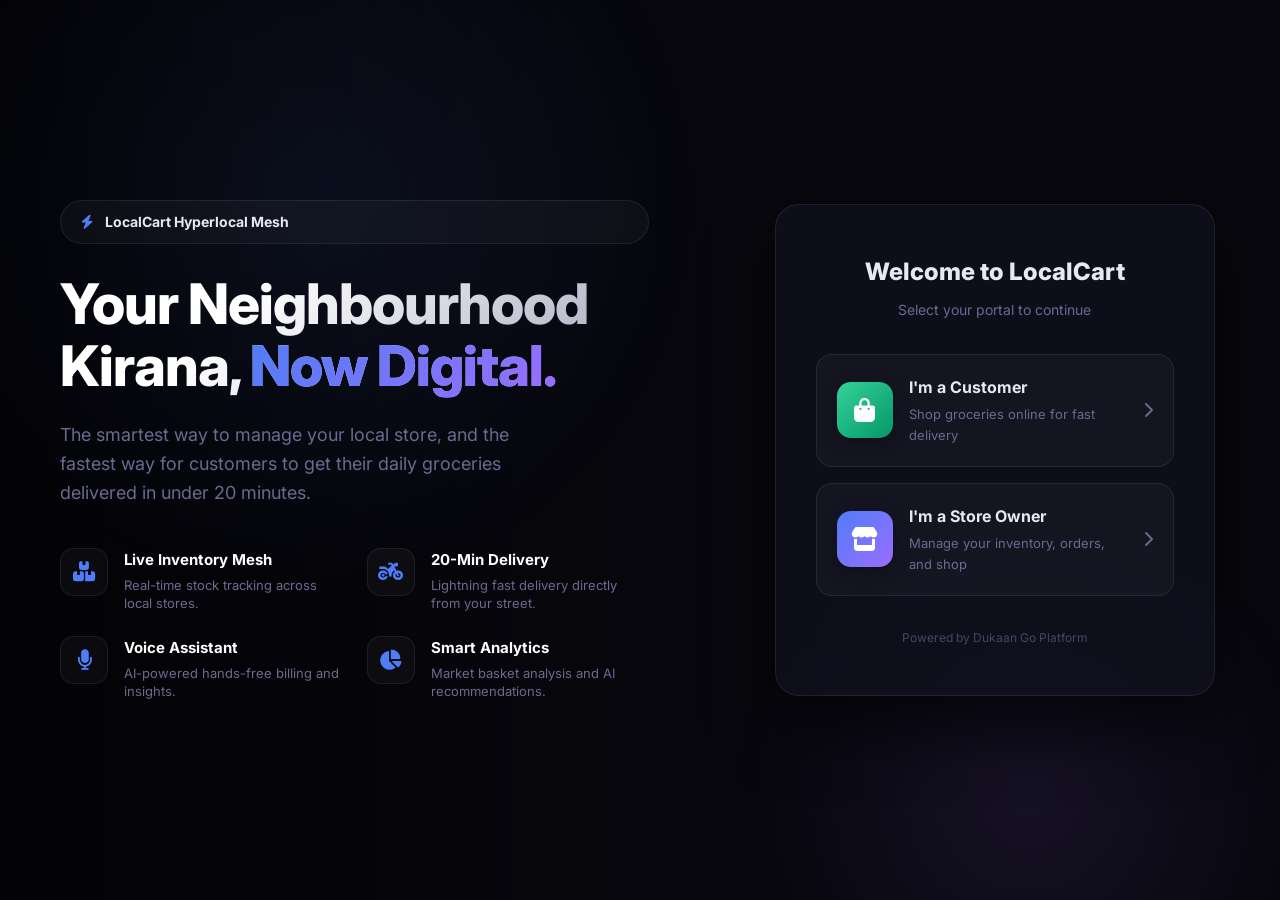
==== frontend/index.html @ fc1aea0f "feat: implement customer storefront, unified landing page, and backend integration - Added customer " ====
<!DOCTYPE html>
<html lang="en">
<head>
  <meta charset="UTF-8">
  <meta name="viewport" content="width=device-width, initial-scale=1.0, maximum-scale=1.0, user-scalable=no, viewport-fit=cover">
  <title>LocalCart — Hyperlocal Commerce</title>
  <meta name="description" content="Order groceries in 20 minutes from your neighbourhood Kirana store.">
  <link rel="stylesheet" href="https://cdnjs.cloudflare.com/ajax/libs/font-awesome/6.5.1/css/all.min.css">
  <link rel="stylesheet" href="css/styles.css">
  <style>
    @import url('https://fonts.googleapis.com/css2?family=Inter:wght@300;400;500;600;700;800&display=swap');

    :root {
      --bg: #07070d;
      --bg-card: rgba(16, 16, 30, 0.88);
      --bg-glass: rgba(255, 255, 255, 0.03);
      --border: rgba(255, 255, 255, 0.08);
      --border-hover: rgba(255, 255, 255, 0.15);
      --text: #e8e8f0;
      --text-muted: #6a6a90;
      --accent: #4f7df8;
      --accent-2: #9b6dff;
      --accent-glow: rgba(79, 125, 248, 0.35);
      --cyan: #36d6e7;
    }

    * { box-sizing: border-box; margin: 0; padding: 0; }
    body { font-family: 'Inter', sans-serif; background: var(--bg); color: var(--text); height: 100vh; overflow: hidden; }

    /* Animated Background */
    .bg-canvas { position: fixed; inset: 0; z-index: 0; overflow: hidden; pointer-events: none; }
    .bg-canvas::before {
      content: ''; position: absolute; width: 800px; height: 800px; border-radius: 50%;
      background: radial-gradient(circle, rgba(79,125,248,0.12) 0%, transparent 70%);
      top: -200px; left: -100px; animation: drift1 18s ease-in-out infinite alternate;
    }
    .bg-canvas::after {
      content: ''; position: absolute; width: 600px; height: 600px; border-radius: 50%;
      background: radial-gradient(circle, rgba(155,109,255,0.1) 0%, transparent 70%);
      bottom: -200px; right: -50px; animation: drift2 22s ease-in-out infinite alternate;
    }
    @keyframes drift1 { from{transform:translate(0,0) scale(1)} to{transform:translate(60px,40px) scale(1.1)} }
    @keyframes drift2 { from{transform:translate(0,0) scale(1)} to{transform:translate(-50px,-30px) scale(1.08)} }

    /* Layout */
    .landing-layout {
      position: relative; z-index: 1; display: flex; height: 100vh;
    }

    /* Left Side: Branding */
    .landing-hero {
      flex: 1.2; padding: 60px; display: flex; flex-direction: column; justify-content: center;
      background: linear-gradient(to right, rgba(0,0,0,0.5), transparent);
    }
    .logo-badge {
      display: inline-flex; align-items: center; gap: 12px; margin-bottom: 30px;
      padding: 10px 20px; background: var(--bg-glass); border: 1px solid var(--border);
      border-radius: 100px; font-size: 14px; font-weight: 700;
    }
    .logo-badge i { color: var(--accent); }
    
    .hero-title {
      font-size: 56px; font-weight: 800; line-height: 1.1; letter-spacing: -1px;
      margin-bottom: 24px; max-width: 600px;
      background: linear-gradient(135deg, #fff 30%, #a0a0b8);
      -webkit-background-clip: text; -webkit-text-fill-color: transparent; background-clip: text;
    }
    .hero-title span {
      background: linear-gradient(135deg, var(--accent), var(--accent-2));
      -webkit-background-clip: text; -webkit-text-fill-color: transparent; background-clip: text;
    }
    .hero-sub {
      font-size: 18px; color: var(--text-muted); max-width: 500px; line-height: 1.6; margin-bottom: 40px;
    }
    
    .features-grid { display: grid; grid-template-columns: 1fr 1fr; gap: 24px; max-width: 600px; }
    .feature-item { display: flex; gap: 16px; }
    .feature-icon {
      width: 48px; height: 48px; border-radius: 14px; background: var(--bg-glass);
      border: 1px solid var(--border); display: flex; align-items: center; justify-content: center;
      font-size: 20px; color: var(--accent); flex-shrink: 0;
    }
    .feature-text h4 { font-size: 15px; font-weight: 700; margin-bottom: 4px; color: #fff; }
    .feature-text p { font-size: 13px; color: var(--text-muted); line-height: 1.4; }

    /* Right Side: Login Panel */
    .landing-auth {
      flex: 1; padding: 40px; display: flex; align-items: center; justify-content: center;
    }
    .auth-card {
      width: 100%; max-width: 440px; background: var(--bg-card);
      backdrop-filter: blur(24px); border: 1px solid var(--border);
      border-radius: 24px; padding: 48px 40px; box-shadow: 0 32px 64px rgba(0,0,0,0.6);
      animation: slideLeft 0.6s cubic-bezier(0.22,1,0.36,1) both;
    }
    @keyframes slideLeft { from{opacity:0;transform:translateX(40px)} to{opacity:1;transform:translateX(0)} }

    .auth-header { text-align: center; margin-bottom: 32px; }
    .auth-title { font-size: 24px; font-weight: 800; margin-bottom: 8px; }
    .auth-sub { font-size: 14px; color: var(--text-muted); }

    .portal-btn {
      display: flex; align-items: center; gap: 16px; width: 100%;
      padding: 20px; background: var(--bg-glass); border: 1.5px solid var(--border);
      border-radius: 16px; margin-bottom: 16px; cursor: pointer;
      text-decoration: none; color: var(--text); transition: all 0.3s cubic-bezier(0.4,0,0.2,1);
      position: relative; overflow: hidden;
    }
    .portal-btn:hover {
      border-color: var(--border-hover); background: rgba(255,255,255,0.06);
      transform: translateY(-2px); box-shadow: 0 12px 24px rgba(0,0,0,0.2);
    }
    .portal-icon {
      width: 56px; height: 56px; border-radius: 14px; display: flex; align-items: center; justify-content: center;
      font-size: 24px; color: #fff; flex-shrink: 0; box-shadow: 0 4px 16px rgba(0,0,0,0.3);
    }
    .portal-customer .portal-icon { background: linear-gradient(135deg, var(--green, #34d399), #059669); }
    .portal-owner .portal-icon { background: linear-gradient(135deg, var(--accent), var(--accent-2)); }
    
    .portal-info h3 { font-size: 16px; font-weight: 700; margin-bottom: 4px; }
    .portal-info p { font-size: 13px; color: var(--text-muted); }
    .portal-arrow { margin-left: auto; color: var(--text-muted); transition: transform 0.3s; }
    .portal-btn:hover .portal-arrow { transform: translateX(4px); color: var(--text); }

    .footer-text { text-align: center; font-size: 12px; color: var(--text-muted); margin-top: 32px; opacity: 0.6; }

    /* Responsive */
    @media (max-width: 992px) {
      .landing-layout { flex-direction: column; height: auto; min-height: 100vh; }
      .landing-hero { padding: 40px 24px; text-align: center; align-items: center; }
      .hero-title { font-size: 40px; }
      .features-grid { grid-template-columns: 1fr; text-align: left; }
      .landing-auth { padding: 24px; align-items: flex-start; }
    }
  </style>
</head>
<body>

<div class="bg-canvas"></div>

<div class="landing-layout">
  
  <!-- Left Side: Branding -->
  <div class="landing-hero">
    <div class="logo-badge">
      <i class="fas fa-bolt"></i>
      LocalCart Hyperlocal Mesh
    </div>
    <h1 class="hero-title">Your Neighbourhood Kirana, <span>Now Digital.</span></h1>
    <p class="hero-sub">The smartest way to manage your local store, and the fastest way for customers to get their daily groceries delivered in under 20 minutes.</p>
    
    <div class="features-grid">
      <div class="feature-item">
        <div class="feature-icon"><i class="fas fa-boxes-stacked"></i></div>
        <div class="feature-text">
          <h4>Live Inventory Mesh</h4>
          <p>Real-time stock tracking across local stores.</p>
        </div>
      </div>
      <div class="feature-item">
        <div class="feature-icon"><i class="fas fa-motorcycle"></i></div>
        <div class="feature-text">
          <h4>20-Min Delivery</h4>
          <p>Lightning fast delivery directly from your street.</p>
        </div>
      </div>
      <div class="feature-item">
        <div class="feature-icon"><i class="fas fa-microphone"></i></div>
        <div class="feature-text">
          <h4>Voice Assistant</h4>
          <p>AI-powered hands-free billing and insights.</p>
        </div>
      </div>
      <div class="feature-item">
        <div class="feature-icon"><i class="fas fa-chart-pie"></i></div>
        <div class="feature-text">
          <h4>Smart Analytics</h4>
          <p>Market basket analysis and AI recommendations.</p>
        </div>
      </div>
    </div>
  </div>

  <!-- Right Side: Login Panel -->
  <div class="landing-auth">
    <div class="auth-card">
      <div class="auth-header">
        <h2 class="auth-title">Welcome to LocalCart</h2>
        <p class="auth-sub">Select your portal to continue</p>
      </div>

      <a href="customer/index.html" class="portal-btn portal-customer">
        <div class="portal-icon"><i class="fas fa-shopping-bag"></i></div>
        <div class="portal-info">
          <h3>I'm a Customer</h3>
          <p>Shop groceries online for fast delivery</p>
        </div>
        <i class="fas fa-chevron-right portal-arrow"></i>
      </a>

      <a href="login.html" class="portal-btn portal-owner">
        <div class="portal-icon"><i class="fas fa-store"></i></div>
        <div class="portal-info">
          <h3>I'm a Store Owner</h3>
          <p>Manage your inventory, orders, and shop</p>
        </div>
        <i class="fas fa-chevron-right portal-arrow"></i>
      </a>

      <div class="footer-text">
        Powered by Dukaan Go Platform
      </div>
    </div>
  </div>

</div>

</body>
</html>
---- frontend/css/styles.css ----
@import url('https://fonts.googleapis.com/css2?family=Inter:wght@300;400;500;600;700;800;900&display=swap');

/* ========== CSS VARIABLES ========== */
:root {
  --bg-primary: #0f172a;
  --bg-secondary: #111827;
  --bg-card: rgba(16, 16, 28, 0.65);
  --bg-card-hover: rgba(22, 22, 40, 0.75);
  --bg-glass: rgba(255,255,255,0.04);
  --bg-glass-hover: rgba(255,255,255,0.07);
  --bg-input: rgba(255,255,255,0.05);
  --bg-topbar: rgba(15,23,42,0.78);
  --bg-table-head: rgba(15,23,42,0.88);
  --border-color: rgba(255,255,255,0.06);
  --border-hover: rgba(255,255,255,0.12);
  --text-primary: #ffffff;
  --text-secondary: #cbd5f5;
  --text-muted: #94a3b8;
  --accent-blue: #4f46e5;
  --accent-purple: #9333ea;
  --accent-cyan: #36d6e7;
  --accent-green: #34d399;
  --accent-orange: #f59e0b;
  --accent-red: #f43f5e;
  --accent-pink: #ec4899;
  --gradient-1: linear-gradient(135deg, #4f46e5, #9333ea);
  --gradient-2: linear-gradient(135deg, #9333ea, #ec4899);
  --gradient-3: linear-gradient(135deg, #36d6e7, #4f46e5);
  --gradient-4: linear-gradient(135deg, #34d399, #36d6e7);
  --shadow-sm: 0 2px 8px rgba(0,0,0,0.3);
  --shadow-md: 0 4px 16px rgba(0,0,0,0.4);
  --shadow-lg: 0 8px 32px rgba(0,0,0,0.5);
  --shadow-glow-blue: 0 0 20px rgba(79,70,229,0.2);
  --shadow-glow-purple: 0 0 20px rgba(147,51,234,0.2);
  --radius-sm: 8px;
  --radius-md: 12px;
  --radius-lg: 16px;
  --radius-xl: 20px;
  --radius-2xl: 24px;
  --sidebar-width: 260px;
  --sidebar-collapsed: 72px;
  --topbar-height: 64px;
  --transition: all 0.3s cubic-bezier(0.4, 0, 0.2, 1);
}

html[data-theme='light'] {
  --bg-primary: #f3f6ff;
  --bg-secondary: #ffffff;
  --bg-card: rgba(255,255,255,0.75);
  --bg-card-hover: rgba(255,255,255,0.92);
  --bg-glass: rgba(15,23,42,0.04);
  --bg-glass-hover: rgba(15,23,42,0.08);
  --bg-input: rgba(15,23,42,0.03);
  --bg-topbar: rgba(255,255,255,0.9);
  --bg-table-head: rgba(255,255,255,0.95);
  --border-color: rgba(15,23,42,0.08);
  --border-hover: rgba(79,70,229,0.24);
  --text-primary: #0f172a;
  --text-secondary: #334155;
  --text-muted: #64748b;
  --shadow-sm: 0 2px 8px rgba(15,23,42,0.08);
  --shadow-md: 0 6px 18px rgba(15,23,42,0.12);
  --shadow-lg: 0 12px 34px rgba(15,23,42,0.16);
}

/* ========== RESET & BASE ========== */
*, *::before, *::after { box-sizing: border-box; margin: 0; padding: 0; }
html { scroll-behavior: smooth; }
body {
  font-family: 'Inter', -apple-system, sans-serif;
  background: var(--bg-primary);
  color: var(--text-primary);
  line-height: 1.6;
  overflow: hidden;
  height: 100vh;
  transition: background-color 0.25s ease, color 0.25s ease;
}
::-webkit-scrollbar { width: 5px; }
::-webkit-scrollbar-track { background: transparent; }
::-webkit-scrollbar-thumb { background: rgba(255,255,255,0.1); border-radius: 10px; }
::-webkit-scrollbar-thumb:hover { background: rgba(255,255,255,0.2); }

/* ========== APP LAYOUT ========== */
.app-layout { display: flex; height: 100vh; position: relative; }

/* ========== SIDEBAR ========== */
.sidebar {
  width: var(--sidebar-width);
  height: 100vh;
  background: var(--bg-secondary);
  border-right: 1px solid var(--border-color);
  display: flex;
  flex-direction: column;
  transition: var(--transition);
  z-index: 100;
  position: fixed;
  left: 0;
  top: 0;
}
.sidebar.collapsed { width: var(--sidebar-collapsed); }
.sidebar-header {
  padding: 20px;
  display: flex;
  align-items: center;
  gap: 12px;
  border-bottom: 1px solid var(--border-color);
  min-height: 65px;
}
.sidebar-logo {
  width: 36px; height: 36px;
  background: var(--gradient-1);
  border-radius: var(--radius-sm);
  display: flex; align-items: center; justify-content: center;
  font-weight: 800; font-size: 16px; flex-shrink: 0;
}
.sidebar-brand { font-size: 16px; font-weight: 700; white-space: nowrap; overflow: hidden; transition: var(--transition); }
.sidebar.collapsed .sidebar-brand { opacity: 0; width: 0; }
.sidebar-toggle {
  position: absolute; right: -14px; top: 22px;
  width: 28px; height: 28px;
  background: var(--bg-secondary);
  border: 1px solid var(--border-color);
  border-radius: 50%;
  display: flex; align-items: center; justify-content: center;
  cursor: pointer; color: var(--text-secondary);
  font-size: 12px; transition: var(--transition); z-index: 101;
}
.sidebar-toggle:hover { background: var(--accent-blue); color: #fff; border-color: var(--accent-blue); }
.sidebar-nav { flex: 1; overflow-y: auto; padding: 12px 10px; }
.nav-section { margin-bottom: 8px; }
.nav-section-title {
  font-size: 10px; text-transform: uppercase; letter-spacing: 1.5px;
  color: var(--text-muted); padding: 8px 12px; white-space: nowrap; overflow: hidden;
}
.sidebar.collapsed .nav-section-title { font-size: 0; text-align: center; }
.sidebar.collapsed .nav-section-title::after { content: '•••'; font-size: 10px; }
.nav-item {
  display: flex; align-items: center; gap: 12px;
  padding: 10px 14px; border-radius: var(--radius-md);
  cursor: pointer; transition: var(--transition);
  position: relative; white-space: nowrap; color: var(--text-secondary);
  font-size: 13.5px; font-weight: 500;
}
.nav-item:hover { background: var(--bg-glass-hover); color: var(--text-primary); }
.nav-item.active {
  background: rgba(79,125,248,0.1);
  color: var(--accent-blue);
}
.nav-item.active::before {
  content: ''; position: absolute; left: 0; top: 50%; transform: translateY(-50%);
  width: 3px; height: 20px; background: var(--accent-blue); border-radius: 0 3px 3px 0;
}
.nav-item i { font-size: 17px; width: 22px; text-align: center; flex-shrink: 0; }
.nav-item span { overflow: hidden; transition: var(--transition); }
.sidebar.collapsed .nav-item span { opacity: 0; width: 0; }
.sidebar.collapsed .nav-item { justify-content: center; padding: 10px; }
.nav-badge {
  margin-left: auto; background: var(--accent-red); color: #fff;
  font-size: 10px; padding: 2px 7px; border-radius: 10px; font-weight: 600;
}
.sidebar.collapsed .nav-badge { display: none; }
.sidebar-footer {
  padding: 16px; border-top: 1px solid var(--border-color);
  display: flex; align-items: center; gap: 10px;
}
.sidebar-avatar {
  width: 34px; height: 34px; border-radius: 50%;
  background: var(--gradient-2); display: flex; align-items: center; justify-content: center;
  font-weight: 700; font-size: 13px; flex-shrink: 0;
}
.sidebar-user-info { overflow: hidden; transition: var(--transition); }
.sidebar.collapsed .sidebar-user-info { opacity: 0; width: 0; }
.sidebar-user-name { font-size: 13px; font-weight: 600; }
.sidebar-user-role { font-size: 11px; color: var(--text-muted); }

/* ========== MAIN CONTENT ========== */
.main-wrapper {
  flex: 1; margin-left: var(--sidebar-width); transition: var(--transition);
  display: flex; flex-direction: column; height: 100vh;
}
.sidebar.collapsed ~ .main-wrapper { margin-left: var(--sidebar-collapsed); }

/* ========== TOP NAVBAR ========== */
.topbar {
  height: var(--topbar-height);
  background: var(--bg-topbar);
  backdrop-filter: blur(20px);
  border-bottom: 1px solid var(--border-color);
  display: flex; align-items: center; justify-content: space-between;
  padding: 0 28px; position: sticky; top: 0; z-index: 50;
}
.topbar-left { display: flex; align-items: center; gap: 16px; }
.topbar-title { font-size: 18px; font-weight: 700; }
.topbar-breadcrumb { font-size: 12px; color: var(--text-muted); }
.topbar-search {
  display: flex; align-items: center; gap: 8px;
  background: var(--bg-input); border: 1px solid var(--border-color);
  border-radius: var(--radius-md); padding: 8px 14px; width: 300px; transition: var(--transition);
}
.topbar-search:focus-within { border-color: var(--accent-blue); box-shadow: var(--shadow-glow-blue); }
.topbar-search input {
  background: none; border: none; outline: none;
  color: var(--text-primary); font-size: 13px; width: 100%; font-family: 'Inter';
}
.topbar-search input::placeholder { color: var(--text-muted); }
.topbar-search i { color: var(--text-muted); font-size: 14px; }
.topbar-search kbd {
  font-size: 10px; background: rgba(255,255,255,0.06); padding: 2px 6px;
  border-radius: 4px; color: var(--text-muted); font-family: 'Inter'; border: 1px solid var(--border-color);
}
.topbar-right { display: flex; align-items: center; gap: 6px; }
.topbar-btn {
  width: 38px; height: 38px; border-radius: var(--radius-md);
  background: var(--bg-glass); border: 1px solid var(--border-color);
  display: flex; align-items: center; justify-content: center;
  cursor: pointer; color: var(--text-secondary); transition: var(--transition); position: relative;
}
.topbar-btn:hover { background: var(--bg-glass-hover); color: var(--text-primary); border-color: var(--border-hover); }
.topbar-btn .notif-dot {
  position: absolute; top: 8px; right: 8px; width: 7px; height: 7px;
  background: var(--accent-red); border-radius: 50%; border: 2px solid var(--bg-primary);
}
.topbar-profile {
  display: flex; align-items: center; gap: 8px; cursor: pointer;
  padding: 4px 8px 4px 4px; border-radius: var(--radius-md); transition: var(--transition);
}
.topbar-profile:hover { background: var(--bg-glass); }
.topbar-profile-img {
  width: 32px; height: 32px; border-radius: 50%;
  background: var(--gradient-1); display: flex; align-items: center; justify-content: center;
  font-weight: 700; font-size: 12px;
}
.topbar-profile-name { font-size: 13px; font-weight: 500; }

/* ========== CONTENT AREA ========== */
.content-area {
  flex: 1; overflow-y: auto; padding: 28px;
  background: var(--bg-primary);
}

/* ========== SECTIONS ========== */
.section { display: none; opacity: 0; }
.section.active { display: block; animation: sectionIn 0.28s ease both; }
@keyframes sectionIn { from { opacity: 0; transform: translateY(10px); } to { opacity: 1; transform: translateY(0); } }

/* ========== CARDS ========== */
.glass-card {
  background: var(--bg-card);
  backdrop-filter: blur(12px);
  border: 1px solid var(--border-color);
  border-radius: var(--radius-xl);
  padding: 24px;
  transition: var(--transition);
}
.glass-card:hover { border-color: var(--border-hover); background: var(--bg-card-hover); }
.glass-card:active { transform: translateY(-1px) scale(0.998); }

/* ========== GRID LAYOUTS ========== */
.grid-2 { display: grid; grid-template-columns: repeat(2,1fr); gap: 20px; }
.grid-3 { display: grid; grid-template-columns: repeat(3,1fr); gap: 20px; }
.grid-4 { display: grid; grid-template-columns: repeat(4,1fr); gap: 20px; }
.grid-5 { display: grid; grid-template-columns: repeat(5,1fr); gap: 20px; }

/* ========== STAT CARDS ========== */
.stat-card {
  background: var(--bg-card);
  backdrop-filter: blur(12px);
  border: 1px solid var(--border-color);
  border-radius: var(--radius-xl);
  padding: 22px 24px;
  transition: var(--transition);
  position: relative; overflow: hidden;
}
.stat-card::before {
  content: ''; position: absolute; top: 0; left: 0; right: 0; height: 2px;
  background: var(--gradient-1); opacity: 0; transition: var(--transition);
}
.stat-card:hover { border-color: var(--border-hover); transform: translateY(-2px); }
.stat-card:hover::before { opacity: 1; }
.stat-card-header { display: flex; align-items: center; justify-content: space-between; margin-bottom: 14px; }
.stat-card-icon {
  width: 40px; height: 40px; border-radius: var(--radius-md);
  display: flex; align-items: center; justify-content: center;
  font-size: 18px;
}
.stat-card-change { font-size: 12px; font-weight: 600; display: flex; align-items: center; gap: 4px; }
.stat-card-change.up { color: var(--accent-green); }
.stat-card-change.down { color: var(--accent-red); }
.stat-card-value { font-size: 28px; font-weight: 800; margin-bottom: 4px; }
.stat-card-label { font-size: 13px; color: var(--text-secondary); }

/* ========== TABLES ========== */
.data-table { width: 100%; border-collapse: separate; border-spacing: 0; }
.data-table thead { position: sticky; top: 0; }
.data-table th {
  text-align: left; padding: 12px 16px; font-size: 11px;
  text-transform: uppercase; letter-spacing: 1px;
  color: var(--text-muted); font-weight: 600;
  background: var(--bg-table-head); border-bottom: 1px solid var(--border-color);
}
.data-table td {
  padding: 14px 16px; font-size: 13px;
  border-bottom: 1px solid var(--border-color); transition: var(--transition);
}
.data-table tr:hover td { background: var(--bg-glass); }
.data-table tr:last-child td { border-bottom: none; }

/* ========== BUTTONS ========== */
.btn {
  display: inline-flex; align-items: center; gap: 8px;
  padding: 10px 20px; border-radius: var(--radius-md);
  font-size: 13px; font-weight: 600; cursor: pointer;
  border: none; transition: var(--transition); font-family: 'Inter';
}
.btn:active { transform: scale(0.97); }
.btn-primary { background: var(--gradient-1); color: #fff; }
.btn-primary:hover { transform: translateY(-1px); box-shadow: var(--shadow-glow-blue); }
.btn-primary:active { transform: scale(0.97); box-shadow: none; }
.btn-secondary { background: var(--bg-glass); color: var(--text-primary); border: 1px solid var(--border-color); }
.btn-secondary:hover { background: var(--bg-glass-hover); border-color: var(--border-hover); }
.btn-ghost { background: none; color: var(--text-secondary); }
.btn-ghost:hover { color: var(--text-primary); background: var(--bg-glass); }
.btn-sm { padding: 6px 14px; font-size: 12px; }
.btn-danger { background: rgba(244,63,94,0.15); color: var(--accent-red); border: 1px solid rgba(244,63,94,0.2); }

/* ========== BADGES ========== */
.badge {
  display: inline-flex; align-items: center; gap: 5px;
  padding: 4px 10px; border-radius: 20px;
  font-size: 11px; font-weight: 600;
}
.badge-success { background: rgba(52,211,153,0.12); color: var(--accent-green); }
.badge-warning { background: rgba(245,158,11,0.12); color: var(--accent-orange); }
.badge-danger { background: rgba(244,63,94,0.12); color: var(--accent-red); }
.badge-info { background: rgba(79,125,248,0.12); color: var(--accent-blue); }
.badge-purple { background: rgba(155,109,255,0.12); color: var(--accent-purple); }

/* ========== INPUTS ========== */
.input-group { margin-bottom: 16px; }
.input-group label { display: block; font-size: 12px; font-weight: 600; color: var(--text-secondary); margin-bottom: 6px; }
.input-field {
  width: 100%; padding: 10px 14px; background: var(--bg-input);
  border: 1px solid var(--border-color); border-radius: var(--radius-md);
  color: var(--text-primary); font-size: 13px; font-family: 'Inter';
  transition: var(--transition); outline: none;
}
.input-field:focus { border-color: var(--accent-blue); box-shadow: var(--shadow-glow-blue); }

/* ========== TABS ========== */
.tabs { display: flex; gap: 4px; background: var(--bg-glass); padding: 4px; border-radius: var(--radius-md); margin-bottom: 20px; width: fit-content; }
.tab {
  padding: 8px 18px; border-radius: var(--radius-sm); font-size: 13px;
  font-weight: 500; cursor: pointer; transition: var(--transition);
  color: var(--text-secondary); border: none; background: none; font-family: 'Inter';
}
.tab.active { background: var(--accent-blue); color: #fff; }
.tab:hover:not(.active) { color: var(--text-primary); background: rgba(255,255,255,0.04); }

/* ========== PROGRESS BAR ========== */
.progress-bar { height: 6px; background: var(--bg-glass); border-radius: 10px; overflow: hidden; }
.progress-fill { height: 100%; border-radius: 10px; transition: width 0.6s ease; }

/* ========== STATUS PIPELINE ========== */
.pipeline { display: flex; gap: 16px; margin-bottom: 24px; flex-wrap: wrap; }
.pipeline-stage {
  flex: 1; min-width: 150px; background: var(--bg-card); border: 1px solid var(--border-color);
  border-radius: var(--radius-lg); padding: 16px; text-align: center; position: relative;
}
.pipeline-stage.active { border-color: var(--accent-blue); }
.pipeline-stage-count { font-size: 24px; font-weight: 800; }
.pipeline-stage-label { font-size: 12px; color: var(--text-secondary); margin-top: 4px; }

/* ========== AVATAR ========== */
.avatar {
  width: 32px; height: 32px; border-radius: 50%;
  display: flex; align-items: center; justify-content: center;
  font-weight: 700; font-size: 12px; flex-shrink: 0;
}

/* ========== MODAL ========== */
.modal-overlay {
  position: fixed; inset: 0; background: rgba(0,0,0,0.6);
  backdrop-filter: blur(4px); z-index: 1000; display: none;
  align-items: center; justify-content: center;
}
.modal-overlay.show { display: flex; }
.modal {
  background: var(--bg-secondary); border: 1px solid var(--border-color);
  border-radius: var(--radius-2xl); padding: 32px; width: 540px;
  max-height: 80vh; overflow-y: auto; animation: modalIn 0.3s ease;
}
@keyframes modalIn { from { opacity: 0; transform: scale(0.95) translateY(10px); } to { opacity: 1; transform: scale(1) translateY(0); } }
.modal-header { display: flex; align-items: center; justify-content: space-between; margin-bottom: 24px; }
.modal-title { font-size: 18px; font-weight: 700; }
.modal-close { cursor: pointer; color: var(--text-muted); font-size: 20px; transition: var(--transition); background: none; border: none; }
.modal-close:hover { color: var(--text-primary); }

/* ========== TOAST ========== */
.toast-container { position: fixed; top: 80px; right: 28px; z-index: 2000; display: flex; flex-direction: column; gap: 8px; }
.toast {
  background: var(--bg-secondary); border: 1px solid var(--border-color);
  border-radius: var(--radius-md); padding: 14px 20px;
  display: flex; align-items: center; gap: 10px;
  animation: toastIn 0.4s ease; font-size: 13px; min-width: 300px;
  box-shadow: var(--shadow-lg);
}
@keyframes toastIn { from { opacity: 0; transform: translateX(40px); } to { opacity: 1; transform: translateX(0); } }
.toast i { font-size: 16px; }
.toast-success i { color: var(--accent-green); }
.toast-error i { color: var(--accent-red); }




/* ========== CHART AREA ========== */
.chart-container { position: relative; width: 100%; }
.chart-container canvas { width: 100% !important; }

/* ========== SECTION HEADER ========== */
.section-header { display: flex; align-items: center; justify-content: space-between; margin-bottom: 24px; }
.section-title { font-size: 22px; font-weight: 800; }
.section-subtitle { font-size: 13px; color: var(--text-secondary); margin-top: 2px; }

/* ========== ACTIVITY FEED ========== */
.activity-item {
  display: flex; gap: 12px; padding: 14px 0;
  border-bottom: 1px solid var(--border-color);
}
.activity-item:last-child { border-bottom: none; }
.activity-dot {
  width: 8px; height: 8px; border-radius: 50%;
  margin-top: 6px; flex-shrink: 0;
}
.activity-text { font-size: 13px; }
.activity-time { font-size: 11px; color: var(--text-muted); margin-top: 2px; }

/* ========== PRODUCT GRID ========== */
.product-card {
  background: var(--bg-card); border: 1px solid var(--border-color);
  border-radius: var(--radius-xl); overflow: hidden; transition: var(--transition);
}
.product-card:hover { transform: translateY(-4px); border-color: var(--border-hover); box-shadow: var(--shadow-md); }
.product-img {
  width: 100%; height: 160px;
  background: var(--bg-glass); display: flex; align-items: center; justify-content: center;
  color: var(--text-muted); font-size: 32px;
}
.product-info { padding: 16px; }
.product-name { font-size: 14px; font-weight: 600; margin-bottom: 4px; }
.product-price { font-size: 16px; font-weight: 700; color: var(--accent-blue); }

/* ========== TIMELINE ========== */
.timeline { position: relative; padding-left: 24px; }
.timeline::before {
  content: ''; position: absolute; left: 7px; top: 0; bottom: 0;
  width: 2px; background: var(--border-color);
}
.timeline-item { position: relative; padding-bottom: 24px; }
.timeline-dot {
  position: absolute; left: -21px; top: 4px;
  width: 12px; height: 12px; border-radius: 50%;
  border: 2px solid var(--accent-blue); background: var(--bg-primary);
}
.timeline-item.completed .timeline-dot { background: var(--accent-blue); }

/* ========== TOGGLE ========== */
.toggle {
  width: 42px; height: 24px; border-radius: 12px;
  background: var(--bg-glass); border: 1px solid var(--border-color);
  cursor: pointer; position: relative; transition: var(--transition);
}
.toggle.active { background: var(--accent-blue); border-color: var(--accent-blue); }
.toggle::after {
  content: ''; position: absolute; top: 3px; left: 3px;
  width: 16px; height: 16px; border-radius: 50%;
  background: #fff; transition: var(--transition);
}
.toggle.active::after { left: 21px; }

/* ========== SKELETON LOADER ========== */
.skeleton {
  background: linear-gradient(90deg, var(--bg-glass) 25%, rgba(255,255,255,0.08) 50%, var(--bg-glass) 75%);
  background-size: 200% 100%;
  animation: shimmer 1.5s infinite; border-radius: var(--radius-md);
}
@keyframes shimmer { 0% { background-position: 200% 0; } 100% { background-position: -200% 0; } }

/* ========== QR CODE AREA ========== */
.qr-display {
  width: 160px; height: 160px;
  background: #fff; border-radius: var(--radius-lg);
  display: flex; align-items: center; justify-content: center;
  padding: 12px;
}

/* ========== MAP PLACEHOLDER ========== */
.map-placeholder {
  width: 100%; height: 300px; border-radius: var(--radius-xl);
  background: linear-gradient(135deg, rgba(79,125,248,0.08), rgba(155,109,255,0.08));
  border: 1px solid var(--border-color);
  display: flex; align-items: center; justify-content: center;
  color: var(--text-muted); font-size: 14px; position: relative; overflow: hidden;
}
.map-placeholder::before {
  content: ''; position: absolute; inset: 0;
  background-image: radial-gradient(circle at 20% 30%, rgba(79,125,248,0.1) 0%, transparent 50%),
    radial-gradient(circle at 80% 70%, rgba(155,109,255,0.1) 0%, transparent 50%);
}

/* ========== MISC ========== */
.flex { display: flex; }
.flex-col { flex-direction: column; }
.items-center { align-items: center; }
.justify-between { justify-content: space-between; }
.gap-8 { gap: 8px; }
.gap-12 { gap: 12px; }
.gap-16 { gap: 16px; }
.gap-20 { gap: 20px; }
.gap-24 { gap: 24px; }
.mt-4 { margin-top: 4px; }
.mt-8 { margin-top: 8px; }
.mt-16 { margin-top: 16px; }
.mt-20 { margin-top: 20px; }
.mt-24 { margin-top: 24px; }
.mb-8 { margin-bottom: 8px; }
.mb-16 { margin-bottom: 16px; }
.mb-24 { margin-bottom: 24px; }
.text-sm { font-size: 13px; }
.text-xs { font-size: 11px; }
.text-muted { color: var(--text-secondary); }
.text-right { text-align: right; }
.w-full { width: 100%; }
.truncate { overflow: hidden; text-overflow: ellipsis; white-space: nowrap; }
.font-bold { font-weight: 700; }

/* ========== SYNC / OFFLINE ========== */
.sync-indicator {
  display: flex; align-items: center; gap: 6px;
  padding: 6px 12px; border-radius: 20px;
  font-size: 11px; font-weight: 600;
}
.sync-online { background: rgba(52,211,153,0.1); color: var(--accent-green); }
.sync-offline { background: rgba(244,63,94,0.1); color: var(--accent-red); }

/* ========== STORE PREVIEW ========== */
.store-preview {
  background: var(--bg-card); border: 1px solid var(--border-color);
  border-radius: var(--radius-2xl); overflow: hidden;
}
.store-banner {
  height: 140px; background: var(--gradient-1);
  position: relative;
}
.store-avatar-lg {
  width: 64px; height: 64px; border-radius: var(--radius-lg);
  background: var(--bg-secondary); border: 3px solid var(--bg-card);
  position: absolute; bottom: -32px; left: 24px;
  display: flex; align-items: center; justify-content: center;
  font-size: 24px; font-weight: 800;
}

/* ========== RESPONSIVE ========== */
@media (max-width: 1200px) { .grid-4 { grid-template-columns: repeat(2,1fr); } }
@media (max-width: 900px) {
  /* Force no horizontal scroll */
  html, body { overflow-x: hidden !important; }
  body { overflow-y: auto !important; height: auto !important; }
  .app-layout { height: auto !important; overflow-x: hidden !important; }

  .sidebar { display: none !important; }
  .main-wrapper { margin-left: 0 !important; height: auto !important; }

  /* ALL GRIDS: single column */
  .grid-2, .grid-3, .grid-4, .grid-5 {
    grid-template-columns: 1fr !important;
    gap: 12px !important;
    padding: 0 16px !important;
  }
  /* Kill multi-col spans */
  [style*="grid-column"] { grid-column: span 1 !important; }

  /* Pipeline: 2x2 grid, never flex row */
  .pipeline {
    display: grid !important;
    grid-template-columns: repeat(2, 1fr) !important;
    gap: 10px !important;
    padding: 0 16px !important;
    overflow: hidden !important;
    flex-wrap: unset !important;
  }
  .pipeline-stage {
    min-width: 0 !important;
    flex: unset !important;
  }

  /* Tables: hide headers, card-style rows */
  .data-table thead { display: none !important; }
  .data-table, .data-table tbody { display: block !important; width: 100% !important; }
  .data-table tr {
    display: flex !important;
    flex-wrap: wrap !important;
    padding: 12px 0 !important;
    border-bottom: 1px solid var(--border-color) !important;
    gap: 4px 12px !important;
    align-items: center !important;
  }
  .data-table td {
    padding: 2px 0 !important;
    border-bottom: none !important;
  }
  .data-table td:first-child {
    width: 100% !important;
    flex-basis: 100% !important;
    font-size: 14px !important;
  }
  .data-table td:nth-child(2),
  .data-table td:nth-child(6),
  .data-table td:nth-child(8) {
    display: none !important;
  }

  /* Content area */
  .content-area {
    overflow-x: hidden !important;
    padding: 0 !important;
    padding-bottom: 80px !important;
  }

  /* Sections */
  .section { padding: 16px 0 !important; overflow: hidden !important; }
  .section-header {
    flex-direction: column !important;
    align-items: flex-start !important;
    padding: 0 16px !important;
    gap: 12px !important;
  }
  .section-header .btn { width: 100% !important; justify-content: center !important; }

  /* Cards */
  .glass-card, .stat-card { max-width: 100% !important; overflow-x: auto !important; }

  /* Inline SearchBars */
  .topbar-search { width: 100% !important; }
  [style*="width:220px"], [style*="width:200px"],
  [style*="width: 220px"], [style*="width: 200px"] {
    width: 100% !important;
  }

  /* Filter rows in cards */
  .glass-card > .flex.items-center.justify-between {
    flex-direction: column !important;
    align-items: stretch !important;
    gap: 12px !important;
  }

  /* Tabs: wrap */
  .tabs {
    flex-wrap: wrap !important;
    overflow: hidden !important;
    width: 100% !important;
  }
  .tab { font-size: 11px !important; padding: 6px 12px !important; }

  /* UPI section stack */
  .flex.items-center.gap-24 {
    flex-direction: column !important;
    gap: 16px !important;
    align-items: flex-start !important;
  }

  /* Inputs */
  .input-field { width: 100% !important; }

  /* Modal */
  .modal { width: 100% !important; max-width: calc(100vw - 32px) !important; }

  /* Kbd hints */
  kbd { display: none !important; }

  /* Button groups */
  .flex.gap-8 { flex-wrap: wrap !important; }
  .section-header .flex.gap-8 { width: 100%; }
  .section-header .flex.gap-8 .btn { flex: 1; min-width: 0; }
}
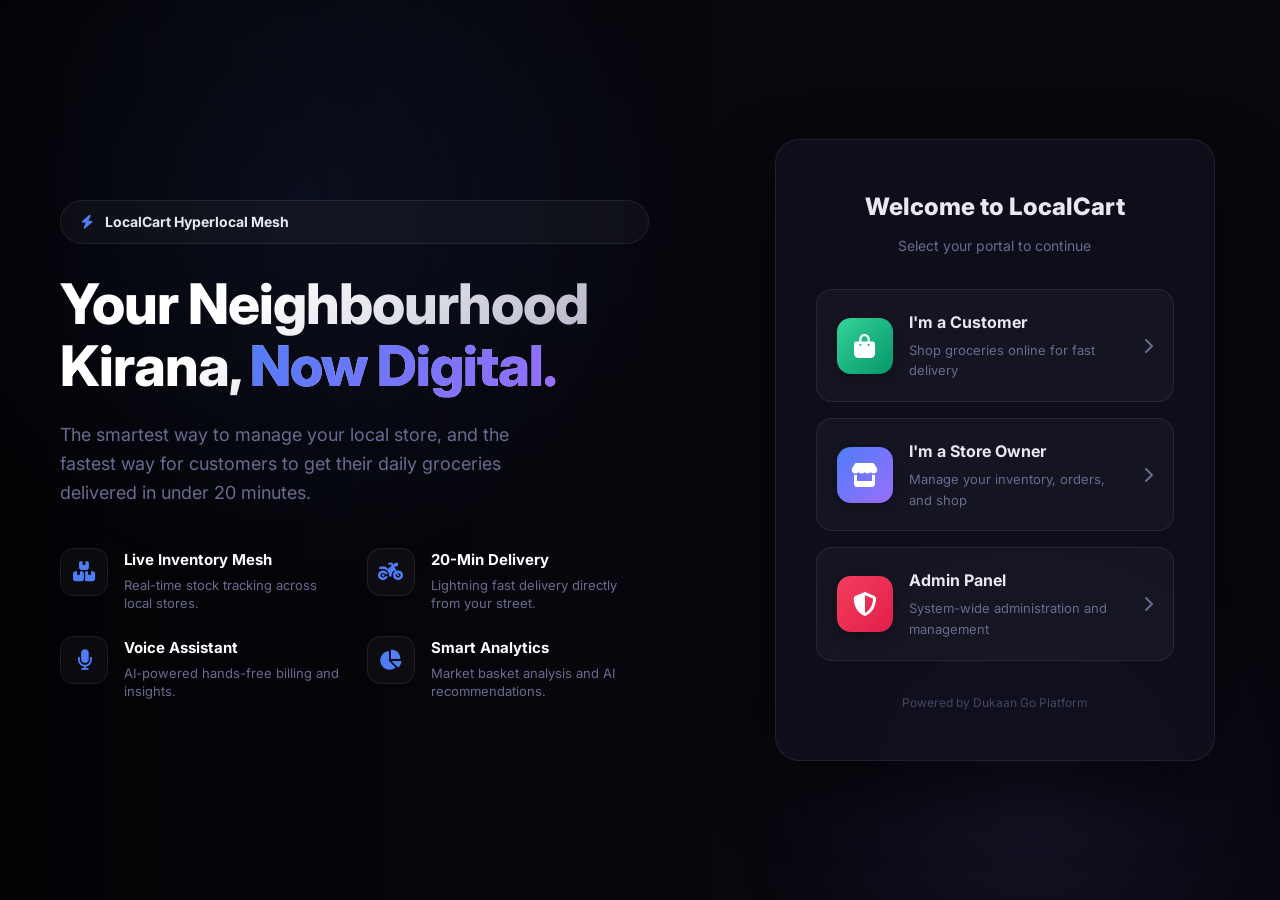
==== commit f03e1f30: "feat(voice-billing): audio file upload via Sarvam ASR + NLU improvements - Add audio file upload car" ====
--- a/frontend/index.html
+++ b/frontend/index.html
@@ -116,6 +116,7 @@
     }
     .portal-customer .portal-icon { background: linear-gradient(135deg, var(--green, #34d399), #059669); }
     .portal-owner .portal-icon { background: linear-gradient(135deg, var(--accent), var(--accent-2)); }
+    .portal-admin .portal-icon { background: linear-gradient(135deg, #f43f5e, #e11d48); }
     
     .portal-info h3 { font-size: 16px; font-weight: 700; margin-bottom: 4px; }
     .portal-info p { font-size: 13px; color: var(--text-muted); }
@@ -207,6 +208,15 @@
         <i class="fas fa-chevron-right portal-arrow"></i>
       </a>
 
+      <a href="login.html" class="portal-btn portal-admin" onclick="sessionStorage.setItem('lc_login_role','admin')">
+        <div class="portal-icon"><i class="fas fa-shield-halved"></i></div>
+        <div class="portal-info">
+          <h3>Admin Panel</h3>
+          <p>System-wide administration and management</p>
+        </div>
+        <i class="fas fa-chevron-right portal-arrow"></i>
+      </a>
+
       <div class="footer-text">
         Powered by Dukaan Go Platform
       </div>
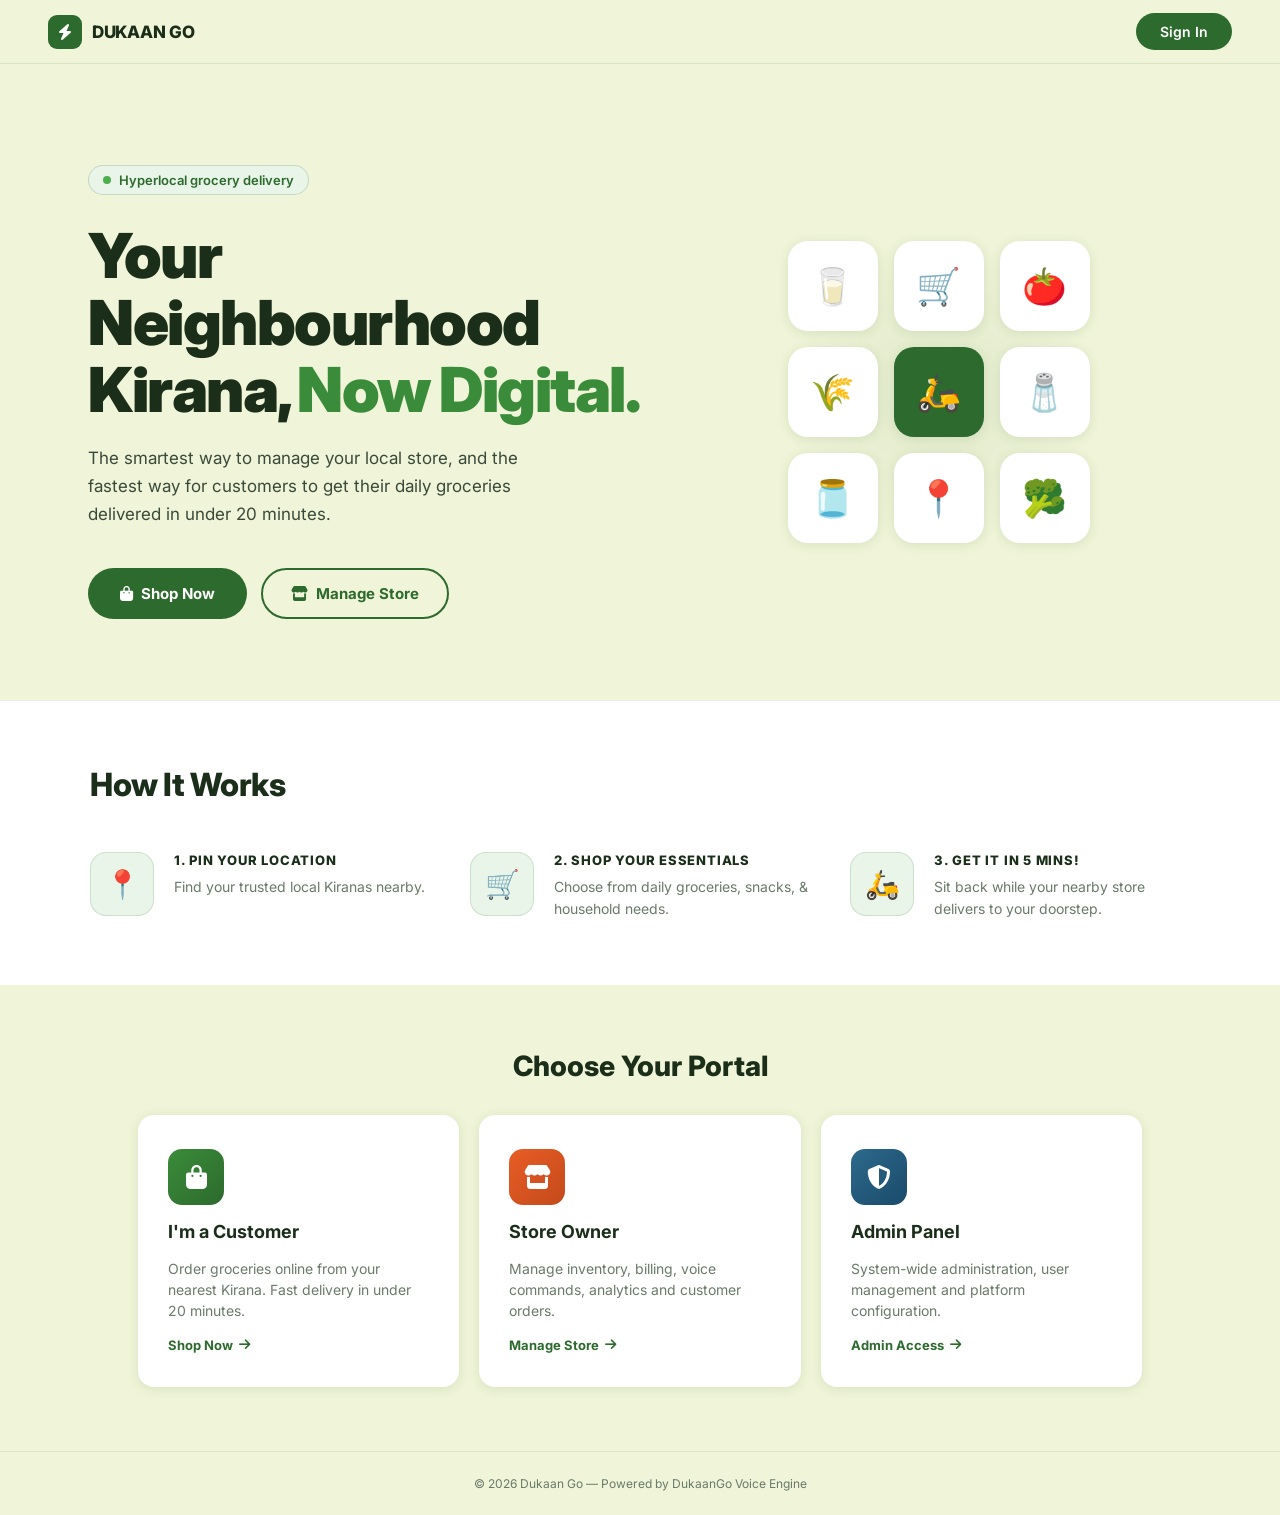
==== commit 6be54256: "feat(theme): DukaanGo green/cream design system across all pages - Redesign landing page (index.html" ====
--- a/frontend/index.html
+++ b/frontend/index.html
@@ -2,228 +2,334 @@
 <html lang="en">
 <head>
   <meta charset="UTF-8">
-  <meta name="viewport" content="width=device-width, initial-scale=1.0, maximum-scale=1.0, user-scalable=no, viewport-fit=cover">
-  <title>LocalCart — Hyperlocal Commerce</title>
-  <meta name="description" content="Order groceries in 20 minutes from your neighbourhood Kirana store.">
+  <meta name="viewport" content="width=device-width, initial-scale=1.0">
+  <title>Dukaan Go — Your Neighbourhood Kirana, Now Digital</title>
+  <meta name="description" content="The smartest way to manage your local store, and the fastest way for customers to get their daily groceries delivered in under 20 minutes.">
+  <link rel="preconnect" href="https://fonts.googleapis.com">
+  <link href="https://fonts.googleapis.com/css2?family=Inter:wght@400;500;600;700;800;900&display=swap" rel="stylesheet">
   <link rel="stylesheet" href="https://cdnjs.cloudflare.com/ajax/libs/font-awesome/6.5.1/css/all.min.css">
-  <link rel="stylesheet" href="css/styles.css">
   <style>
-    @import url('https://fonts.googleapis.com/css2?family=Inter:wght@300;400;500;600;700;800&display=swap');
+    *, *::before, *::after { box-sizing: border-box; margin: 0; padding: 0; }
 
     :root {
-      --bg: #07070d;
-      --bg-card: rgba(16, 16, 30, 0.88);
-      --bg-glass: rgba(255, 255, 255, 0.03);
-      --border: rgba(255, 255, 255, 0.08);
-      --border-hover: rgba(255, 255, 255, 0.15);
-      --text: #e8e8f0;
-      --text-muted: #6a6a90;
-      --accent: #4f7df8;
-      --accent-2: #9b6dff;
-      --accent-glow: rgba(79, 125, 248, 0.35);
-      --cyan: #36d6e7;
-    }
-
-    * { box-sizing: border-box; margin: 0; padding: 0; }
-    body { font-family: 'Inter', sans-serif; background: var(--bg); color: var(--text); height: 100vh; overflow: hidden; }
-
-    /* Animated Background */
-    .bg-canvas { position: fixed; inset: 0; z-index: 0; overflow: hidden; pointer-events: none; }
-    .bg-canvas::before {
-      content: ''; position: absolute; width: 800px; height: 800px; border-radius: 50%;
-      background: radial-gradient(circle, rgba(79,125,248,0.12) 0%, transparent 70%);
-      top: -200px; left: -100px; animation: drift1 18s ease-in-out infinite alternate;
-    }
-    .bg-canvas::after {
-      content: ''; position: absolute; width: 600px; height: 600px; border-radius: 50%;
-      background: radial-gradient(circle, rgba(155,109,255,0.1) 0%, transparent 70%);
-      bottom: -200px; right: -50px; animation: drift2 22s ease-in-out infinite alternate;
-    }
-    @keyframes drift1 { from{transform:translate(0,0) scale(1)} to{transform:translate(60px,40px) scale(1.1)} }
-    @keyframes drift2 { from{transform:translate(0,0) scale(1)} to{transform:translate(-50px,-30px) scale(1.08)} }
-
-    /* Layout */
-    .landing-layout {
-      position: relative; z-index: 1; display: flex; height: 100vh;
-    }
-
-    /* Left Side: Branding */
-    .landing-hero {
-      flex: 1.2; padding: 60px; display: flex; flex-direction: column; justify-content: center;
-      background: linear-gradient(to right, rgba(0,0,0,0.5), transparent);
-    }
-    .logo-badge {
-      display: inline-flex; align-items: center; gap: 12px; margin-bottom: 30px;
-      padding: 10px 20px; background: var(--bg-glass); border: 1px solid var(--border);
-      border-radius: 100px; font-size: 14px; font-weight: 700;
-    }
-    .logo-badge i { color: var(--accent); }
-    
+      --cream:       #f0f4d8;
+      --cream-dark:  #e4ebb8;
+      --green:       #2d6a2d;
+      --green-mid:   #3a8c3a;
+      --green-light: #4caf4c;
+      --green-btn:   #2d6a2d;
+      --green-pill:  #e8f5e8;
+      --text-dark:   #1a2e1a;
+      --text-body:   #3a4a3a;
+      --text-muted:  #6a7a6a;
+      --white:       #ffffff;
+      --orange:      #e85d26;
+      --shadow-sm:   0 2px 12px rgba(45,106,45,0.12);
+      --shadow-md:   0 8px 32px rgba(45,106,45,0.15);
+      --radius:      16px;
+      --radius-sm:   10px;
+      --font:        'Inter', -apple-system, sans-serif;
+    }
+
+    html, body {
+      font-family: var(--font);
+      background: var(--cream);
+      color: var(--text-dark);
+      min-height: 100vh;
+      -webkit-font-smoothing: antialiased;
+    }
+
+    /* ── Navbar ── */
+    .navbar {
+      position: sticky; top: 0; z-index: 100;
+      display: flex; align-items: center; justify-content: space-between;
+      padding: 0 48px; height: 64px;
+      background: var(--cream);
+      border-bottom: 1px solid rgba(45,106,45,0.12);
+    }
+    .nav-brand {
+      display: flex; align-items: center; gap: 10px;
+      font-size: 17px; font-weight: 800; color: var(--text-dark); letter-spacing: -0.3px;
+      text-decoration: none;
+    }
+    .nav-logo {
+      width: 34px; height: 34px; border-radius: 9px;
+      background: var(--green); display: flex; align-items: center; justify-content: center;
+      color: #fff; font-size: 16px;
+    }
+    .nav-actions { display: flex; align-items: center; gap: 12px; }
+    .btn-signin {
+      padding: 10px 24px; background: var(--green-btn); color: #fff;
+      border: none; border-radius: 100px; font-size: 14px; font-weight: 600;
+      cursor: pointer; text-decoration: none; transition: background 0.2s, transform 0.15s;
+    }
+    .btn-signin:hover { background: var(--green-mid); transform: translateY(-1px); }
+
+    /* ── Hero Section ── */
+    .hero {
+      display: flex; align-items: center;
+      padding: 60px 48px 40px;
+      max-width: 1200px; margin: 0 auto;
+      gap: 40px; min-height: calc(100vh - 64px - 200px);
+    }
+    .hero-left { flex: 1.1; }
+    .hero-right { flex: 1; display: flex; justify-content: center; align-items: center; }
+
+    .pill {
+      display: inline-flex; align-items: center; gap: 8px;
+      padding: 6px 14px; background: var(--green-pill);
+      border: 1px solid rgba(45,106,45,0.2); border-radius: 100px;
+      font-size: 13px; font-weight: 600; color: var(--green); margin-bottom: 28px;
+    }
+    .pill-dot {
+      width: 8px; height: 8px; border-radius: 50%; background: var(--green-light);
+      animation: pulse 2s ease-in-out infinite;
+    }
+    @keyframes pulse { 0%,100%{opacity:1;transform:scale(1)} 50%{opacity:0.6;transform:scale(1.3)} }
+
     .hero-title {
-      font-size: 56px; font-weight: 800; line-height: 1.1; letter-spacing: -1px;
-      margin-bottom: 24px; max-width: 600px;
-      background: linear-gradient(135deg, #fff 30%, #a0a0b8);
-      -webkit-background-clip: text; -webkit-text-fill-color: transparent; background-clip: text;
-    }
-    .hero-title span {
-      background: linear-gradient(135deg, var(--accent), var(--accent-2));
-      -webkit-background-clip: text; -webkit-text-fill-color: transparent; background-clip: text;
-    }
+      font-size: clamp(40px, 5vw, 62px);
+      font-weight: 900; line-height: 1.08; letter-spacing: -1.5px;
+      color: var(--text-dark); margin-bottom: 20px;
+    }
+    .hero-title .accent { color: var(--green-mid); }
+
     .hero-sub {
-      font-size: 18px; color: var(--text-muted); max-width: 500px; line-height: 1.6; margin-bottom: 40px;
-    }
-    
-    .features-grid { display: grid; grid-template-columns: 1fr 1fr; gap: 24px; max-width: 600px; }
-    .feature-item { display: flex; gap: 16px; }
-    .feature-icon {
-      width: 48px; height: 48px; border-radius: 14px; background: var(--bg-glass);
-      border: 1px solid var(--border); display: flex; align-items: center; justify-content: center;
-      font-size: 20px; color: var(--accent); flex-shrink: 0;
-    }
-    .feature-text h4 { font-size: 15px; font-weight: 700; margin-bottom: 4px; color: #fff; }
-    .feature-text p { font-size: 13px; color: var(--text-muted); line-height: 1.4; }
-
-    /* Right Side: Login Panel */
-    .landing-auth {
-      flex: 1; padding: 40px; display: flex; align-items: center; justify-content: center;
-    }
-    .auth-card {
-      width: 100%; max-width: 440px; background: var(--bg-card);
-      backdrop-filter: blur(24px); border: 1px solid var(--border);
-      border-radius: 24px; padding: 48px 40px; box-shadow: 0 32px 64px rgba(0,0,0,0.6);
-      animation: slideLeft 0.6s cubic-bezier(0.22,1,0.36,1) both;
-    }
-    @keyframes slideLeft { from{opacity:0;transform:translateX(40px)} to{opacity:1;transform:translateX(0)} }
-
-    .auth-header { text-align: center; margin-bottom: 32px; }
-    .auth-title { font-size: 24px; font-weight: 800; margin-bottom: 8px; }
-    .auth-sub { font-size: 14px; color: var(--text-muted); }
-
-    .portal-btn {
-      display: flex; align-items: center; gap: 16px; width: 100%;
-      padding: 20px; background: var(--bg-glass); border: 1.5px solid var(--border);
-      border-radius: 16px; margin-bottom: 16px; cursor: pointer;
-      text-decoration: none; color: var(--text); transition: all 0.3s cubic-bezier(0.4,0,0.2,1);
-      position: relative; overflow: hidden;
-    }
-    .portal-btn:hover {
-      border-color: var(--border-hover); background: rgba(255,255,255,0.06);
-      transform: translateY(-2px); box-shadow: 0 12px 24px rgba(0,0,0,0.2);
-    }
-    .portal-icon {
-      width: 56px; height: 56px; border-radius: 14px; display: flex; align-items: center; justify-content: center;
-      font-size: 24px; color: #fff; flex-shrink: 0; box-shadow: 0 4px 16px rgba(0,0,0,0.3);
-    }
-    .portal-customer .portal-icon { background: linear-gradient(135deg, var(--green, #34d399), #059669); }
-    .portal-owner .portal-icon { background: linear-gradient(135deg, var(--accent), var(--accent-2)); }
-    .portal-admin .portal-icon { background: linear-gradient(135deg, #f43f5e, #e11d48); }
-    
-    .portal-info h3 { font-size: 16px; font-weight: 700; margin-bottom: 4px; }
-    .portal-info p { font-size: 13px; color: var(--text-muted); }
-    .portal-arrow { margin-left: auto; color: var(--text-muted); transition: transform 0.3s; }
-    .portal-btn:hover .portal-arrow { transform: translateX(4px); color: var(--text); }
-
-    .footer-text { text-align: center; font-size: 12px; color: var(--text-muted); margin-top: 32px; opacity: 0.6; }
-
-    /* Responsive */
-    @media (max-width: 992px) {
-      .landing-layout { flex-direction: column; height: auto; min-height: 100vh; }
-      .landing-hero { padding: 40px 24px; text-align: center; align-items: center; }
-      .hero-title { font-size: 40px; }
-      .features-grid { grid-template-columns: 1fr; text-align: left; }
-      .landing-auth { padding: 24px; align-items: flex-start; }
+      font-size: 17px; color: var(--text-body); line-height: 1.65;
+      max-width: 460px; margin-bottom: 40px;
+    }
+
+    .hero-cta { display: flex; gap: 14px; flex-wrap: wrap; }
+    .btn-primary {
+      padding: 14px 32px; background: var(--green-btn); color: #fff;
+      border: none; border-radius: 100px; font-size: 15px; font-weight: 700;
+      cursor: pointer; text-decoration: none; transition: all 0.2s;
+      display: inline-flex; align-items: center; gap: 8px;
+    }
+    .btn-primary:hover { background: var(--green-mid); transform: translateY(-2px); box-shadow: 0 8px 24px rgba(45,106,45,0.3); }
+    .btn-outline {
+      padding: 14px 28px; background: transparent; color: var(--green);
+      border: 2px solid var(--green); border-radius: 100px; font-size: 15px; font-weight: 700;
+      cursor: pointer; text-decoration: none; transition: all 0.2s;
+      display: inline-flex; align-items: center; gap: 8px;
+    }
+    .btn-outline:hover { background: var(--green); color: #fff; transform: translateY(-2px); }
+
+    /* Hero illustration placeholder — grocery basket SVG emoji style */
+    .hero-illustration {
+      width: 100%; max-width: 460px;
+      aspect-ratio: 1;
+      position: relative;
+      display: flex; align-items: center; justify-content: center;
+    }
+    .hero-illustration .basket-bg {
+      width: 320px; height: 320px; border-radius: 50%;
+      background: radial-gradient(circle, rgba(45,106,45,0.08) 0%, transparent 70%);
+      position: absolute;
+    }
+    .hero-emoji-grid {
+      display: grid; grid-template-columns: repeat(3, 1fr);
+      gap: 16px; position: relative; z-index: 1;
+    }
+    .emoji-card {
+      width: 90px; height: 90px; background: var(--white);
+      border-radius: 20px; display: flex; align-items: center; justify-content: center;
+      font-size: 36px; box-shadow: var(--shadow-sm);
+      transition: transform 0.3s;
+    }
+    .emoji-card:hover { transform: translateY(-4px) rotate(3deg); }
+    .emoji-card.accent-card { background: var(--green); }
+
+    /* ── How It Works ── */
+    .how-section {
+      background: var(--white);
+      padding: 64px 48px;
+      border-top: 1px solid rgba(45,106,45,0.1);
+    }
+    .how-inner { max-width: 1100px; margin: 0 auto; }
+    .how-section h2 {
+      font-size: 32px; font-weight: 800; color: var(--text-dark);
+      margin-bottom: 48px; letter-spacing: -0.5px;
+    }
+    .how-steps {
+      display: grid; grid-template-columns: repeat(3, 1fr); gap: 40px;
+    }
+    .how-step { display: flex; gap: 20px; align-items: flex-start; }
+    .how-icon {
+      width: 64px; height: 64px; flex-shrink: 0; border-radius: 16px;
+      background: var(--green-pill); display: flex; align-items: center; justify-content: center;
+      font-size: 28px; border: 1px solid rgba(45,106,45,0.15);
+    }
+    .how-text h4 {
+      font-size: 13px; font-weight: 800; letter-spacing: 0.06em;
+      color: var(--text-dark); text-transform: uppercase; margin-bottom: 8px;
+    }
+    .how-text p { font-size: 14px; color: var(--text-muted); line-height: 1.6; }
+
+    /* ── Portal Cards ── */
+    .portals-section {
+      padding: 64px 48px;
+      max-width: 1100px; margin: 0 auto;
+    }
+    .portals-section h2 {
+      font-size: 28px; font-weight: 800; color: var(--text-dark);
+      margin-bottom: 32px; text-align: center;
+    }
+    .portals-grid {
+      display: grid; grid-template-columns: repeat(3, 1fr); gap: 20px;
+    }
+    .portal-card {
+      background: var(--white); border-radius: var(--radius);
+      padding: 32px 28px; border: 2px solid transparent;
+      box-shadow: var(--shadow-sm); text-decoration: none; color: var(--text-dark);
+      transition: all 0.25s; display: flex; flex-direction: column; gap: 16px;
+    }
+    .portal-card:hover {
+      border-color: var(--green); box-shadow: var(--shadow-md);
+      transform: translateY(-4px);
+    }
+    .portal-card-icon {
+      width: 56px; height: 56px; border-radius: 14px;
+      display: flex; align-items: center; justify-content: center;
+      font-size: 24px; color: #fff;
+    }
+    .portal-card-icon.customer { background: linear-gradient(135deg, #3a8c3a, #2d6a2d); }
+    .portal-card-icon.owner    { background: linear-gradient(135deg, #e85d26, #c44a1a); }
+    .portal-card-icon.admin    { background: linear-gradient(135deg, #2d6a8c, #1a4a6a); }
+    .portal-card h3 { font-size: 18px; font-weight: 700; }
+    .portal-card p  { font-size: 14px; color: var(--text-muted); line-height: 1.5; flex: 1; }
+    .portal-card .portal-arrow {
+      display: inline-flex; align-items: center; gap: 6px;
+      font-size: 13px; font-weight: 700; color: var(--green);
+    }
+
+    /* ── Footer ── */
+    .footer {
+      text-align: center; padding: 24px;
+      font-size: 12px; color: var(--text-muted);
+      border-top: 1px solid rgba(45,106,45,0.1);
+    }
+
+    /* ── Responsive ── */
+    @media (max-width: 900px) {
+      .navbar { padding: 0 24px; }
+      .hero { flex-direction: column; padding: 40px 24px 32px; min-height: auto; gap: 32px; }
+      .hero-right { order: -1; }
+      .hero-illustration { max-width: 280px; }
+      .emoji-card { width: 72px; height: 72px; font-size: 28px; }
+      .how-section { padding: 48px 24px; }
+      .how-steps { grid-template-columns: 1fr; gap: 28px; }
+      .portals-section { padding: 48px 24px; }
+      .portals-grid { grid-template-columns: 1fr; }
     }
   </style>
 </head>
 <body>
 
-<div class="bg-canvas"></div>
-
-<div class="landing-layout">
-  
-  <!-- Left Side: Branding -->
-  <div class="landing-hero">
-    <div class="logo-badge">
-      <i class="fas fa-bolt"></i>
-      LocalCart Hyperlocal Mesh
+<!-- Navbar -->
+<nav class="navbar">
+  <a href="/" class="nav-brand">
+    <div class="nav-logo"><i class="fas fa-bolt"></i></div>
+    DUKAAN GO
+  </a>
+  <div class="nav-actions">
+    <a href="login.html" class="btn-signin">Sign In</a>
+  </div>
+</nav>
+
+<!-- Hero -->
+<section class="hero">
+  <div class="hero-left">
+    <div class="pill">
+      <div class="pill-dot"></div>
+      Hyperlocal grocery delivery
     </div>
-    <h1 class="hero-title">Your Neighbourhood Kirana, <span>Now Digital.</span></h1>
+    <h1 class="hero-title">
+      Your<br>Neighbourhood<br>Kirana, <span class="accent">Now Digital.</span>
+    </h1>
     <p class="hero-sub">The smartest way to manage your local store, and the fastest way for customers to get their daily groceries delivered in under 20 minutes.</p>
-    
-    <div class="features-grid">
-      <div class="feature-item">
-        <div class="feature-icon"><i class="fas fa-boxes-stacked"></i></div>
-        <div class="feature-text">
-          <h4>Live Inventory Mesh</h4>
-          <p>Real-time stock tracking across local stores.</p>
+    <div class="hero-cta">
+      <a href="customer/index.html" class="btn-primary"><i class="fas fa-bag-shopping"></i> Shop Now</a>
+      <a href="login.html" class="btn-outline"><i class="fas fa-store"></i> Manage Store</a>
+    </div>
+  </div>
+
+  <div class="hero-right">
+    <div class="hero-illustration">
+      <div class="basket-bg"></div>
+      <div class="hero-emoji-grid">
+        <div class="emoji-card">🥛</div>
+        <div class="emoji-card">🛒</div>
+        <div class="emoji-card">🍅</div>
+        <div class="emoji-card">🌾</div>
+        <div class="emoji-card accent-card">🛵</div>
+        <div class="emoji-card">🧂</div>
+        <div class="emoji-card">🫙</div>
+        <div class="emoji-card">📍</div>
+        <div class="emoji-card">🥦</div>
+      </div>
+    </div>
+  </div>
+</section>
+
+<!-- How It Works -->
+<section class="how-section">
+  <div class="how-inner">
+    <h2>How It Works</h2>
+    <div class="how-steps">
+      <div class="how-step">
+        <div class="how-icon">📍</div>
+        <div class="how-text">
+          <h4>1. Pin Your Location</h4>
+          <p>Find your trusted local Kiranas nearby.</p>
         </div>
       </div>
-      <div class="feature-item">
-        <div class="feature-icon"><i class="fas fa-motorcycle"></i></div>
-        <div class="feature-text">
-          <h4>20-Min Delivery</h4>
-          <p>Lightning fast delivery directly from your street.</p>
+      <div class="how-step">
+        <div class="how-icon">🛒</div>
+        <div class="how-text">
+          <h4>2. Shop Your Essentials</h4>
+          <p>Choose from daily groceries, snacks, &amp; household needs.</p>
         </div>
       </div>
-      <div class="feature-item">
-        <div class="feature-icon"><i class="fas fa-microphone"></i></div>
-        <div class="feature-text">
-          <h4>Voice Assistant</h4>
-          <p>AI-powered hands-free billing and insights.</p>
-        </div>
-      </div>
-      <div class="feature-item">
-        <div class="feature-icon"><i class="fas fa-chart-pie"></i></div>
-        <div class="feature-text">
-          <h4>Smart Analytics</h4>
-          <p>Market basket analysis and AI recommendations.</p>
+      <div class="how-step">
+        <div class="how-icon">🛵</div>
+        <div class="how-text">
+          <h4>3. Get It in 5 Mins!</h4>
+          <p>Sit back while your nearby store delivers to your doorstep.</p>
         </div>
       </div>
     </div>
   </div>
-
-  <!-- Right Side: Login Panel -->
-  <div class="landing-auth">
-    <div class="auth-card">
-      <div class="auth-header">
-        <h2 class="auth-title">Welcome to LocalCart</h2>
-        <p class="auth-sub">Select your portal to continue</p>
-      </div>
-
-      <a href="customer/index.html" class="portal-btn portal-customer">
-        <div class="portal-icon"><i class="fas fa-shopping-bag"></i></div>
-        <div class="portal-info">
-          <h3>I'm a Customer</h3>
-          <p>Shop groceries online for fast delivery</p>
-        </div>
-        <i class="fas fa-chevron-right portal-arrow"></i>
-      </a>
-
-      <a href="login.html" class="portal-btn portal-owner">
-        <div class="portal-icon"><i class="fas fa-store"></i></div>
-        <div class="portal-info">
-          <h3>I'm a Store Owner</h3>
-          <p>Manage your inventory, orders, and shop</p>
-        </div>
-        <i class="fas fa-chevron-right portal-arrow"></i>
-      </a>
-
-      <a href="login.html" class="portal-btn portal-admin" onclick="sessionStorage.setItem('lc_login_role','admin')">
-        <div class="portal-icon"><i class="fas fa-shield-halved"></i></div>
-        <div class="portal-info">
-          <h3>Admin Panel</h3>
-          <p>System-wide administration and management</p>
-        </div>
-        <i class="fas fa-chevron-right portal-arrow"></i>
-      </a>
-
-      <div class="footer-text">
-        Powered by Dukaan Go Platform
-      </div>
-    </div>
-  </div>
-
-</div>
+</section>
+
+<!-- Portal Cards -->
+<section class="portals-section">
+  <h2>Choose Your Portal</h2>
+  <div class="portals-grid">
+    <a href="customer/index.html" class="portal-card">
+      <div class="portal-card-icon customer"><i class="fas fa-shopping-bag"></i></div>
+      <h3>I'm a Customer</h3>
+      <p>Order groceries online from your nearest Kirana. Fast delivery in under 20 minutes.</p>
+      <span class="portal-arrow">Shop Now <i class="fas fa-arrow-right"></i></span>
+    </a>
+    <a href="login.html" class="portal-card">
+      <div class="portal-card-icon owner"><i class="fas fa-store"></i></div>
+      <h3>Store Owner</h3>
+      <p>Manage inventory, billing, voice commands, analytics and customer orders.</p>
+      <span class="portal-arrow">Manage Store <i class="fas fa-arrow-right"></i></span>
+    </a>
+    <a href="login.html" onclick="sessionStorage.setItem('lc_login_role','admin')" class="portal-card">
+      <div class="portal-card-icon admin"><i class="fas fa-shield-halved"></i></div>
+      <h3>Admin Panel</h3>
+      <p>System-wide administration, user management and platform configuration.</p>
+      <span class="portal-arrow">Admin Access <i class="fas fa-arrow-right"></i></span>
+    </a>
+  </div>
+</section>
+
+<footer class="footer">
+  &copy; 2026 Dukaan Go — Powered by DukaanGo Voice Engine
+</footer>
 
 </body>
 </html>
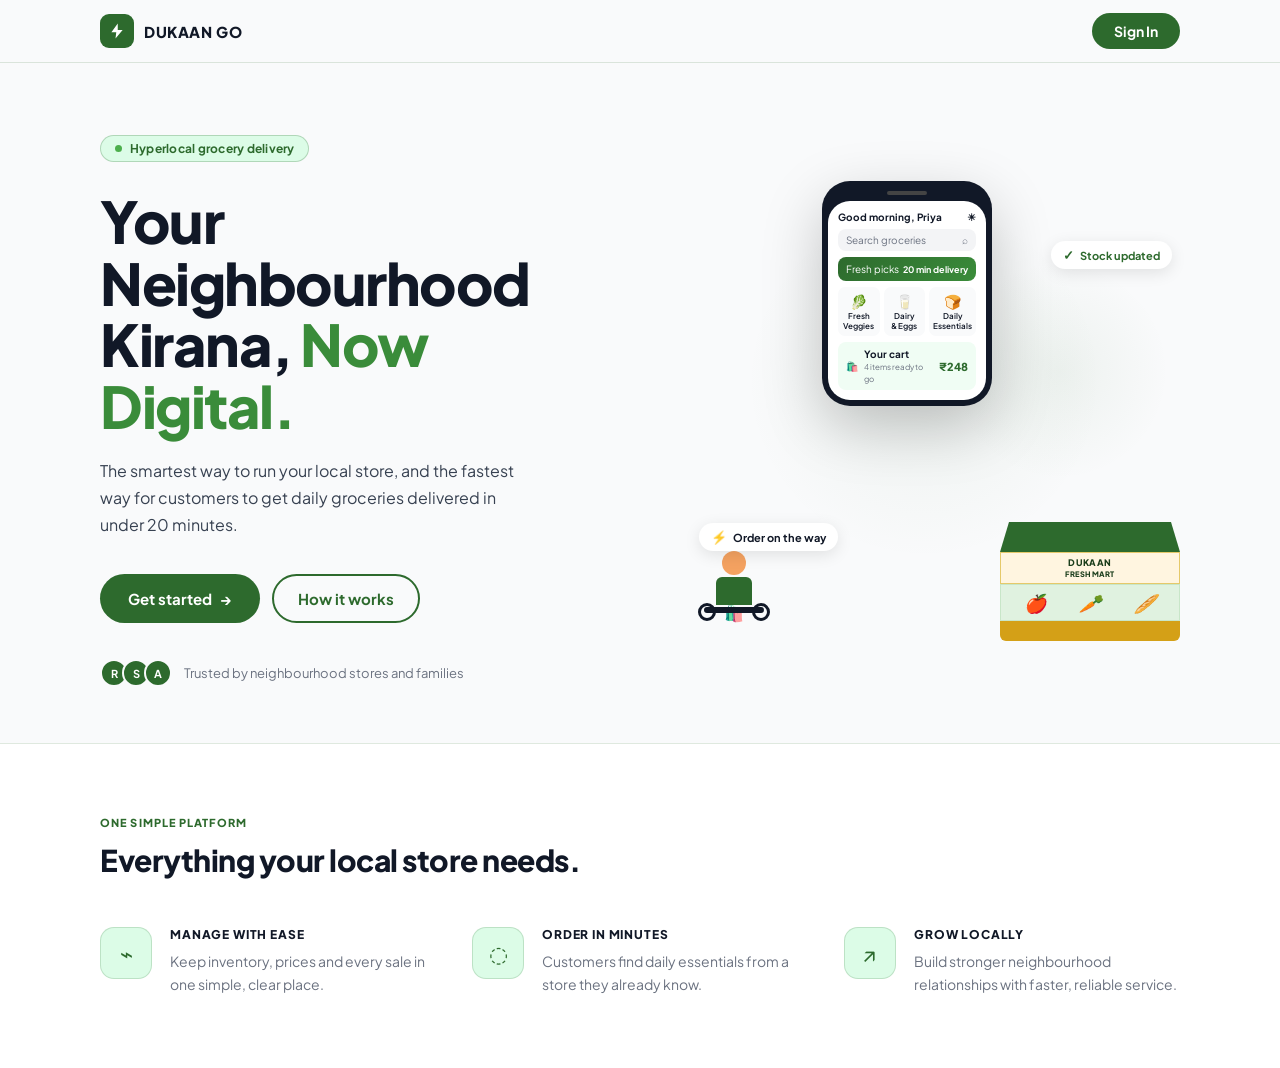
==== commit 5f5a1452: "redesign: overhaul landing page with new layout and extracted CSS - Extract all inline styles from i" ====
--- a/frontend/index.html
+++ b/frontend/index.html
@@ -1,335 +1,105 @@
 <!DOCTYPE html>
+
 <html lang="en">
+
 <head>
+
   <meta charset="UTF-8">
-  <meta name="viewport" content="width=device-width, initial-scale=1.0">
+
+  <meta name="viewport" content="width=device-width, initial-scale=1.0, viewport-fit=cover">
+
   <title>Dukaan Go — Your Neighbourhood Kirana, Now Digital</title>
-  <meta name="description" content="The smartest way to manage your local store, and the fastest way for customers to get their daily groceries delivered in under 20 minutes.">
+
+  <meta name="description" content="Manage your local kirana store and order daily groceries with Dukaan Go.">
+
   <link rel="preconnect" href="https://fonts.googleapis.com">
-  <link href="https://fonts.googleapis.com/css2?family=Inter:wght@400;500;600;700;800;900&display=swap" rel="stylesheet">
-  <link rel="stylesheet" href="https://cdnjs.cloudflare.com/ajax/libs/font-awesome/6.5.1/css/all.min.css">
-  <style>
-    *, *::before, *::after { box-sizing: border-box; margin: 0; padding: 0; }
 
-    :root {
-      --cream:       #f0f4d8;
-      --cream-dark:  #e4ebb8;
-      --green:       #2d6a2d;
-      --green-mid:   #3a8c3a;
-      --green-light: #4caf4c;
-      --green-btn:   #2d6a2d;
-      --green-pill:  #e8f5e8;
-      --text-dark:   #1a2e1a;
-      --text-body:   #3a4a3a;
-      --text-muted:  #6a7a6a;
-      --white:       #ffffff;
-      --orange:      #e85d26;
-      --shadow-sm:   0 2px 12px rgba(45,106,45,0.12);
-      --shadow-md:   0 8px 32px rgba(45,106,45,0.15);
-      --radius:      16px;
-      --radius-sm:   10px;
-      --font:        'Inter', -apple-system, sans-serif;
-    }
+  <link rel="preconnect" href="https://fonts.gstatic.com" crossorigin>
 
-    html, body {
-      font-family: var(--font);
-      background: var(--cream);
-      color: var(--text-dark);
-      min-height: 100vh;
-      -webkit-font-smoothing: antialiased;
-    }
+  <link href="https://fonts.googleapis.com/css2?family=Plus+Jakarta+Sans:wght@400;500;600;700;800&display=swap" rel="stylesheet">
 
-    /* ── Navbar ── */
-    .navbar {
-      position: sticky; top: 0; z-index: 100;
-      display: flex; align-items: center; justify-content: space-between;
-      padding: 0 48px; height: 64px;
-      background: var(--cream);
-      border-bottom: 1px solid rgba(45,106,45,0.12);
-    }
-    .nav-brand {
-      display: flex; align-items: center; gap: 10px;
-      font-size: 17px; font-weight: 800; color: var(--text-dark); letter-spacing: -0.3px;
-      text-decoration: none;
-    }
-    .nav-logo {
-      width: 34px; height: 34px; border-radius: 9px;
-      background: var(--green); display: flex; align-items: center; justify-content: center;
-      color: #fff; font-size: 16px;
-    }
-    .nav-actions { display: flex; align-items: center; gap: 12px; }
-    .btn-signin {
-      padding: 10px 24px; background: var(--green-btn); color: #fff;
-      border: none; border-radius: 100px; font-size: 14px; font-weight: 600;
-      cursor: pointer; text-decoration: none; transition: background 0.2s, transform 0.15s;
-    }
-    .btn-signin:hover { background: var(--green-mid); transform: translateY(-1px); }
+  <link rel="stylesheet" href="css/landing.css">
 
-    /* ── Hero Section ── */
-    .hero {
-      display: flex; align-items: center;
-      padding: 60px 48px 40px;
-      max-width: 1200px; margin: 0 auto;
-      gap: 40px; min-height: calc(100vh - 64px - 200px);
-    }
-    .hero-left { flex: 1.1; }
-    .hero-right { flex: 1; display: flex; justify-content: center; align-items: center; }
+</head>
 
-    .pill {
-      display: inline-flex; align-items: center; gap: 8px;
-      padding: 6px 14px; background: var(--green-pill);
-      border: 1px solid rgba(45,106,45,0.2); border-radius: 100px;
-      font-size: 13px; font-weight: 600; color: var(--green); margin-bottom: 28px;
-    }
-    .pill-dot {
-      width: 8px; height: 8px; border-radius: 50%; background: var(--green-light);
-      animation: pulse 2s ease-in-out infinite;
-    }
-    @keyframes pulse { 0%,100%{opacity:1;transform:scale(1)} 50%{opacity:0.6;transform:scale(1.3)} }
+<body class="landing-page">
 
-    .hero-title {
-      font-size: clamp(40px, 5vw, 62px);
-      font-weight: 900; line-height: 1.08; letter-spacing: -1.5px;
-      color: var(--text-dark); margin-bottom: 20px;
-    }
-    .hero-title .accent { color: var(--green-mid); }
+  <header class="landing-nav"><div class="landing-shell landing-nav__inner">
 
-    .hero-sub {
-      font-size: 17px; color: var(--text-body); line-height: 1.65;
-      max-width: 460px; margin-bottom: 40px;
-    }
+    <a href="index.html" class="landing-brand" aria-label="Dukaan Go home"><span class="landing-brand__icon" aria-hidden="true"><svg viewBox="0 0 24 24"><path d="M13 2 4.5 13.5H11L10 22l9.5-11.5H13V2Z"/></svg></span><span class="landing-brand__name">DUKAAN GO</span></a>
 
-    .hero-cta { display: flex; gap: 14px; flex-wrap: wrap; }
-    .btn-primary {
-      padding: 14px 32px; background: var(--green-btn); color: #fff;
-      border: none; border-radius: 100px; font-size: 15px; font-weight: 700;
-      cursor: pointer; text-decoration: none; transition: all 0.2s;
-      display: inline-flex; align-items: center; gap: 8px;
-    }
-    .btn-primary:hover { background: var(--green-mid); transform: translateY(-2px); box-shadow: 0 8px 24px rgba(45,106,45,0.3); }
-    .btn-outline {
-      padding: 14px 28px; background: transparent; color: var(--green);
-      border: 2px solid var(--green); border-radius: 100px; font-size: 15px; font-weight: 700;
-      cursor: pointer; text-decoration: none; transition: all 0.2s;
-      display: inline-flex; align-items: center; gap: 8px;
-    }
-    .btn-outline:hover { background: var(--green); color: #fff; transform: translateY(-2px); }
+    <button class="landing-signin" id="signInTrigger" type="button" aria-haspopup="dialog" aria-controls="signInDialog">Sign In</button>
 
-    /* Hero illustration placeholder — grocery basket SVG emoji style */
-    .hero-illustration {
-      width: 100%; max-width: 460px;
-      aspect-ratio: 1;
-      position: relative;
-      display: flex; align-items: center; justify-content: center;
-    }
-    .hero-illustration .basket-bg {
-      width: 320px; height: 320px; border-radius: 50%;
-      background: radial-gradient(circle, rgba(45,106,45,0.08) 0%, transparent 70%);
-      position: absolute;
-    }
-    .hero-emoji-grid {
-      display: grid; grid-template-columns: repeat(3, 1fr);
-      gap: 16px; position: relative; z-index: 1;
-    }
-    .emoji-card {
-      width: 90px; height: 90px; background: var(--white);
-      border-radius: 20px; display: flex; align-items: center; justify-content: center;
-      font-size: 36px; box-shadow: var(--shadow-sm);
-      transition: transform 0.3s;
-    }
-    .emoji-card:hover { transform: translateY(-4px) rotate(3deg); }
-    .emoji-card.accent-card { background: var(--green); }
+  </div></header>
 
-    /* ── How It Works ── */
-    .how-section {
-      background: var(--white);
-      padding: 64px 48px;
-      border-top: 1px solid rgba(45,106,45,0.1);
-    }
-    .how-inner { max-width: 1100px; margin: 0 auto; }
-    .how-section h2 {
-      font-size: 32px; font-weight: 800; color: var(--text-dark);
-      margin-bottom: 48px; letter-spacing: -0.5px;
-    }
-    .how-steps {
-      display: grid; grid-template-columns: repeat(3, 1fr); gap: 40px;
-    }
-    .how-step { display: flex; gap: 20px; align-items: flex-start; }
-    .how-icon {
-      width: 64px; height: 64px; flex-shrink: 0; border-radius: 16px;
-      background: var(--green-pill); display: flex; align-items: center; justify-content: center;
-      font-size: 28px; border: 1px solid rgba(45,106,45,0.15);
-    }
-    .how-text h4 {
-      font-size: 13px; font-weight: 800; letter-spacing: 0.06em;
-      color: var(--text-dark); text-transform: uppercase; margin-bottom: 8px;
-    }
-    .how-text p { font-size: 14px; color: var(--text-muted); line-height: 1.6; }
+  <main>
 
-    /* ── Portal Cards ── */
-    .portals-section {
-      padding: 64px 48px;
-      max-width: 1100px; margin: 0 auto;
-    }
-    .portals-section h2 {
-      font-size: 28px; font-weight: 800; color: var(--text-dark);
-      margin-bottom: 32px; text-align: center;
-    }
-    .portals-grid {
-      display: grid; grid-template-columns: repeat(3, 1fr); gap: 20px;
-    }
-    .portal-card {
-      background: var(--white); border-radius: var(--radius);
-      padding: 32px 28px; border: 2px solid transparent;
-      box-shadow: var(--shadow-sm); text-decoration: none; color: var(--text-dark);
-      transition: all 0.25s; display: flex; flex-direction: column; gap: 16px;
-    }
-    .portal-card:hover {
-      border-color: var(--green); box-shadow: var(--shadow-md);
-      transform: translateY(-4px);
-    }
-    .portal-card-icon {
-      width: 56px; height: 56px; border-radius: 14px;
-      display: flex; align-items: center; justify-content: center;
-      font-size: 24px; color: #fff;
-    }
-    .portal-card-icon.customer { background: linear-gradient(135deg, #3a8c3a, #2d6a2d); }
-    .portal-card-icon.owner    { background: linear-gradient(135deg, #e85d26, #c44a1a); }
-    .portal-card-icon.admin    { background: linear-gradient(135deg, #2d6a8c, #1a4a6a); }
-    .portal-card h3 { font-size: 18px; font-weight: 700; }
-    .portal-card p  { font-size: 14px; color: var(--text-muted); line-height: 1.5; flex: 1; }
-    .portal-card .portal-arrow {
-      display: inline-flex; align-items: center; gap: 6px;
-      font-size: 13px; font-weight: 700; color: var(--green);
-    }
+    <section class="landing-hero"><div class="landing-shell landing-hero__grid">
 
-    /* ── Footer ── */
-    .footer {
-      text-align: center; padding: 24px;
-      font-size: 12px; color: var(--text-muted);
-      border-top: 1px solid rgba(45,106,45,0.1);
-    }
+      <div class="landing-hero__content">
 
-    /* ── Responsive ── */
-    @media (max-width: 900px) {
-      .navbar { padding: 0 24px; }
-      .hero { flex-direction: column; padding: 40px 24px 32px; min-height: auto; gap: 32px; }
-      .hero-right { order: -1; }
-      .hero-illustration { max-width: 280px; }
-      .emoji-card { width: 72px; height: 72px; font-size: 28px; }
-      .how-section { padding: 48px 24px; }
-      .how-steps { grid-template-columns: 1fr; gap: 28px; }
-      .portals-section { padding: 48px 24px; }
-      .portals-grid { grid-template-columns: 1fr; }
-    }
-  </style>
-</head>
-<body>
+        <p class="landing-badge"><span class="landing-badge__dot" aria-hidden="true"></span>Hyperlocal grocery delivery</p>
 
-<!-- Navbar -->
-<nav class="navbar">
-  <a href="/" class="nav-brand">
-    <div class="nav-logo"><i class="fas fa-bolt"></i></div>
-    DUKAAN GO
-  </a>
-  <div class="nav-actions">
-    <a href="login.html" class="btn-signin">Sign In</a>
-  </div>
-</nav>
+        <h1 class="landing-headline">Your<br>Neighbourhood<br>Kirana, <span class="accent">Now Digital.</span></h1>
 
-<!-- Hero -->
-<section class="hero">
-  <div class="hero-left">
-    <div class="pill">
-      <div class="pill-dot"></div>
-      Hyperlocal grocery delivery
-    </div>
-    <h1 class="hero-title">
-      Your<br>Neighbourhood<br>Kirana, <span class="accent">Now Digital.</span>
-    </h1>
-    <p class="hero-sub">The smartest way to manage your local store, and the fastest way for customers to get their daily groceries delivered in under 20 minutes.</p>
-    <div class="hero-cta">
-      <a href="customer/index.html" class="btn-primary"><i class="fas fa-bag-shopping"></i> Shop Now</a>
-      <a href="login.html" class="btn-outline"><i class="fas fa-store"></i> Manage Store</a>
-    </div>
-  </div>
+        <p class="landing-subtext">The smartest way to run your local store, and the fastest way for customers to get daily groceries delivered in under 20 minutes.</p>
 
-  <div class="hero-right">
-    <div class="hero-illustration">
-      <div class="basket-bg"></div>
-      <div class="hero-emoji-grid">
-        <div class="emoji-card">🥛</div>
-        <div class="emoji-card">🛒</div>
-        <div class="emoji-card">🍅</div>
-        <div class="emoji-card">🌾</div>
-        <div class="emoji-card accent-card">🛵</div>
-        <div class="emoji-card">🧂</div>
-        <div class="emoji-card">🫙</div>
-        <div class="emoji-card">📍</div>
-        <div class="emoji-card">🥦</div>
+        <div class="landing-hero__actions"><button class="landing-primary-action" type="button" data-open-signin>Get started <span aria-hidden="true">→</span></button><a class="landing-secondary-action" href="#how-it-works">How it works</a></div>
+
+        <div class="landing-trust"><span class="landing-trust__avatars" aria-hidden="true"><i>R</i><i>S</i><i>A</i></span><span>Trusted by neighbourhood stores and families</span></div>
+
       </div>
-    </div>
-  </div>
-</section>
 
-<!-- How It Works -->
-<section class="how-section">
-  <div class="how-inner">
-    <h2>How It Works</h2>
-    <div class="how-steps">
-      <div class="how-step">
-        <div class="how-icon">📍</div>
-        <div class="how-text">
-          <h4>1. Pin Your Location</h4>
-          <p>Find your trusted local Kiranas nearby.</p>
-        </div>
+      <div class="landing-scene" aria-label="Dukaan Go grocery delivery illustration">
+
+        <div class="landing-scene__leaf leaf-one"></div><div class="landing-scene__leaf leaf-two"></div>
+
+        <div class="landing-phone"><div class="landing-phone__speaker"></div><div class="landing-phone__screen"><div class="phone-top"><strong>Good morning, Priya</strong><span>☀</span></div><div class="phone-search">Search groceries <span>⌕</span></div><div class="phone-banner"><span>Fresh picks</span><b>20 min delivery</b></div><div class="phone-products"><span>🥬<b>Fresh<br>Veggies</b></span><span>🥛<b>Dairy<br>&amp; Eggs</b></span><span>🍞<b>Daily<br>Essentials</b></span></div><div class="phone-order"><span>🛍️</span><p><b>Your cart</b><small>4 items ready to go</small></p><strong>₹248</strong></div></div></div>
+
+        <div class="landing-shop"><div class="shop-awning"></div><span class="shop-board">DUKAAN<br><small>FRESH MART</small></span><div class="shop-window"><i>🍎</i><i>🥕</i><i>🥖</i></div><div class="shop-counter"></div></div>
+
+        <div class="landing-delivery"><div class="delivery-head"></div><div class="delivery-body"></div><div class="delivery-bag">🛍️</div><div class="delivery-wheel wheel-left"></div><div class="delivery-wheel wheel-right"></div><div class="delivery-cycle"></div></div>
+
+        <div class="scene-pill scene-pill--stock"><span>✓</span> Stock updated</div><div class="scene-pill scene-pill--order"><span>⚡</span> Order on the way</div>
+
       </div>
-      <div class="how-step">
-        <div class="how-icon">🛒</div>
-        <div class="how-text">
-          <h4>2. Shop Your Essentials</h4>
-          <p>Choose from daily groceries, snacks, &amp; household needs.</p>
-        </div>
+
+    </div></section>
+
+    <section class="landing-how" id="how-it-works"><div class="landing-shell">
+
+      <p class="section-kicker">ONE SIMPLE PLATFORM</p><h2 class="landing-how__title">Everything your local store needs.</h2>
+
+      <div class="landing-steps">
+
+        <article class="landing-step"><span class="feature-icon">⌁</span><div class="landing-step__body"><h3 class="landing-step__title">MANAGE WITH EASE</h3><p class="landing-step__desc">Keep inventory, prices and every sale in one simple, clear place.</p></div></article>
+
+        <article class="landing-step"><span class="feature-icon">◌</span><div class="landing-step__body"><h3 class="landing-step__title">ORDER IN MINUTES</h3><p class="landing-step__desc">Customers find daily essentials from a store they already know.</p></div></article>
+
+        <article class="landing-step"><span class="feature-icon">↗</span><div class="landing-step__body"><h3 class="landing-step__title">GROW LOCALLY</h3><p class="landing-step__desc">Build stronger neighbourhood relationships with faster, reliable service.</p></div></article>
+
       </div>
-      <div class="how-step">
-        <div class="how-icon">🛵</div>
-        <div class="how-text">
-          <h4>3. Get It in 5 Mins!</h4>
-          <p>Sit back while your nearby store delivers to your doorstep.</p>
-        </div>
-      </div>
-    </div>
-  </div>
-</section>
 
-<!-- Portal Cards -->
-<section class="portals-section">
-  <h2>Choose Your Portal</h2>
-  <div class="portals-grid">
-    <a href="customer/index.html" class="portal-card">
-      <div class="portal-card-icon customer"><i class="fas fa-shopping-bag"></i></div>
-      <h3>I'm a Customer</h3>
-      <p>Order groceries online from your nearest Kirana. Fast delivery in under 20 minutes.</p>
-      <span class="portal-arrow">Shop Now <i class="fas fa-arrow-right"></i></span>
-    </a>
-    <a href="login.html" class="portal-card">
-      <div class="portal-card-icon owner"><i class="fas fa-store"></i></div>
-      <h3>Store Owner</h3>
-      <p>Manage inventory, billing, voice commands, analytics and customer orders.</p>
-      <span class="portal-arrow">Manage Store <i class="fas fa-arrow-right"></i></span>
-    </a>
-    <a href="login.html" onclick="sessionStorage.setItem('lc_login_role','admin')" class="portal-card">
-      <div class="portal-card-icon admin"><i class="fas fa-shield-halved"></i></div>
-      <h3>Admin Panel</h3>
-      <p>System-wide administration, user management and platform configuration.</p>
-      <span class="portal-arrow">Admin Access <i class="fas fa-arrow-right"></i></span>
-    </a>
-  </div>
-</section>
+    </div></section>
 
-<footer class="footer">
-  &copy; 2026 Dukaan Go — Powered by DukaanGo Voice Engine
-</footer>
+  </main>
+
+  <section class="signin-dialog" id="signInDialog" role="dialog" aria-modal="true" aria-labelledby="signInTitle" aria-hidden="true"><div class="signin-card">
+
+    <button class="signin-close" id="signInClose" type="button" aria-label="Close sign in options">×</button><div class="signin-card__mark" aria-hidden="true"><svg viewBox="0 0 24 24"><path d="M13 2 4.5 13.5H11L10 22l9.5-11.5H13V2Z"/></svg></div>
+
+    <p class="signin-eyebrow">WELCOME BACK</p><h2 id="signInTitle">Where would you like to sign in?</h2><p class="signin-intro">Choose the space that is right for you.</p>
+
+    <div class="signin-options"><a class="signin-option" href="customer/index.html"><span class="signin-option__icon">🛍️</span><span><b>Customer</b><small>Shop groceries from your local store</small></span><em aria-hidden="true">→</em></a><a class="signin-option" href="login.html"><span class="signin-option__icon">▦</span><span><b>Owner or Admin</b><small>Manage your store and operations</small></span><em aria-hidden="true">→</em></a></div>
+
+  </div></section>
+
+  <script>
+
+    (() => { const dialog = document.getElementById('signInDialog'); const trigger = document.getElementById('signInTrigger'); const close = document.getElementById('signInClose'); const open = () => { dialog.classList.add('is-open'); dialog.setAttribute('aria-hidden', 'false'); close.focus(); }; const shut = () => { dialog.classList.remove('is-open'); dialog.setAttribute('aria-hidden', 'true'); trigger.focus(); }; trigger.addEventListener('click', open); document.querySelectorAll('[data-open-signin]').forEach(button => button.addEventListener('click', open)); close.addEventListener('click', shut); dialog.addEventListener('click', event => { if (event.target === dialog) shut(); }); document.addEventListener('keydown', event => { if (event.key === 'Escape' && dialog.classList.contains('is-open')) shut(); }); })();
+
+  </script>
 
 </body>
+
 </html>
--- a/frontend/css/landing.css
+++ b/frontend/css/landing.css
@@ -0,0 +1,419 @@
+/* ── landing.css — Dukaan Go landing page styles ── */
+
+*, *::before, *::after { box-sizing: border-box; margin: 0; padding: 0; }
+
+:root {
+  --surface:     #f9fafb;
+  --white:       #ffffff;
+  --green-dark:  #1a3d1a;
+  --green:       #2d6a2d;
+  --green-mid:   #3a8c3a;
+  --green-light: #4caf4c;
+  --accent:      #f59e0b;
+  --text-dark:   #111827;
+  --text-body:   #374151;
+  --text-muted:  #6b7280;
+  --border:      rgba(45, 106, 45, 0.15);
+  --shadow-sm:   0 2px 12px rgba(0, 0, 0, 0.06);
+  --shadow-md:   0 8px 32px rgba(0, 0, 0, 0.10);
+  --radius:      16px;
+  --radius-sm:   10px;
+  --font:        'Plus Jakarta Sans', -apple-system, sans-serif;
+  --shell:       1160px;
+}
+
+html, body {
+  font-family: var(--font);
+  background: var(--surface);
+  color: var(--text-dark);
+  min-height: 100vh;
+  -webkit-font-smoothing: antialiased;
+}
+
+/* ── Shell ── */
+.landing-shell {
+  max-width: var(--shell);
+  margin-inline: auto;
+  padding-inline: 40px;
+}
+
+/* ── Navbar ── */
+.landing-nav {
+  position: sticky; top: 0; z-index: 200;
+  background: rgba(249, 250, 251, 0.88);
+  backdrop-filter: blur(16px);
+  -webkit-backdrop-filter: blur(16px);
+  border-bottom: 1px solid var(--border);
+}
+.landing-nav__inner {
+  display: flex; align-items: center; justify-content: space-between;
+  height: 62px;
+}
+.landing-brand {
+  display: flex; align-items: center; gap: 10px;
+  text-decoration: none; color: var(--text-dark);
+}
+.landing-brand__icon {
+  width: 34px; height: 34px; border-radius: 9px;
+  background: var(--green); color: #fff;
+  display: flex; align-items: center; justify-content: center;
+}
+.landing-brand__icon svg { width: 18px; height: 18px; fill: currentColor; }
+.landing-brand__name {
+  font-size: 15px; font-weight: 800; letter-spacing: 0.04em;
+}
+.landing-signin {
+  padding: 9px 22px;
+  background: var(--green); color: #fff;
+  border: none; border-radius: 100px;
+  font-family: var(--font); font-size: 14px; font-weight: 700;
+  cursor: pointer; transition: background 0.18s, transform 0.15s;
+}
+.landing-signin:hover { background: var(--green-mid); transform: translateY(-1px); }
+
+/* ── Hero ── */
+.landing-hero { padding-block: 72px 56px; }
+.landing-hero__grid {
+  display: grid;
+  grid-template-columns: 1fr 1fr;
+  gap: 56px;
+  align-items: center;
+}
+.landing-hero__content { display: flex; flex-direction: column; }
+
+/* Badge */
+.landing-badge {
+  display: inline-flex; align-items: center; gap: 8px;
+  padding: 5px 14px;
+  background: #dcfce7; border: 1px solid rgba(45, 106, 45, 0.25);
+  border-radius: 100px; font-size: 12px; font-weight: 700;
+  color: var(--green); letter-spacing: 0.02em;
+  margin-bottom: 28px; width: fit-content;
+}
+.landing-badge__dot {
+  width: 7px; height: 7px; border-radius: 50%;
+  background: var(--green-light);
+  animation: badge-pulse 2s ease-in-out infinite;
+}
+@keyframes badge-pulse {
+  0%, 100% { opacity: 1; transform: scale(1); }
+  50%       { opacity: 0.55; transform: scale(1.35); }
+}
+
+/* Headline */
+.landing-headline {
+  font-size: clamp(38px, 4.5vw, 60px);
+  font-weight: 800; line-height: 1.07;
+  letter-spacing: -1.5px; color: var(--text-dark);
+  margin-bottom: 20px;
+}
+.landing-headline .accent { color: var(--green-mid); }
+
+.landing-subtext {
+  font-size: 16px; color: var(--text-body); line-height: 1.7;
+  max-width: 440px; margin-bottom: 36px;
+}
+
+/* CTA buttons */
+.landing-hero__actions { display: flex; gap: 12px; flex-wrap: wrap; margin-bottom: 36px; }
+.landing-primary-action {
+  padding: 13px 28px;
+  background: var(--green); color: #fff;
+  border: none; border-radius: 100px;
+  font-family: var(--font); font-size: 15px; font-weight: 700;
+  cursor: pointer; transition: all 0.2s;
+  display: inline-flex; align-items: center; gap: 8px;
+}
+.landing-primary-action:hover {
+  background: var(--green-mid); transform: translateY(-2px);
+  box-shadow: 0 8px 24px rgba(45, 106, 45, 0.28);
+}
+.landing-secondary-action {
+  padding: 13px 24px;
+  background: transparent; color: var(--green);
+  border: 2px solid var(--green); border-radius: 100px;
+  font-size: 15px; font-weight: 700;
+  text-decoration: none; transition: all 0.2s;
+  display: inline-flex; align-items: center;
+}
+.landing-secondary-action:hover {
+  background: var(--green); color: #fff; transform: translateY(-2px);
+}
+
+/* Trust strip */
+.landing-trust {
+  display: flex; align-items: center; gap: 12px;
+  font-size: 13px; color: var(--text-muted);
+}
+.landing-trust__avatars {
+  display: flex;
+}
+.landing-trust__avatars i {
+  width: 28px; height: 28px; border-radius: 50%;
+  background: var(--green); color: #fff;
+  display: flex; align-items: center; justify-content: center;
+  font-size: 11px; font-style: normal; font-weight: 700;
+  border: 2px solid var(--surface); margin-left: -6px;
+}
+.landing-trust__avatars i:first-child { margin-left: 0; }
+
+/* ── Hero scene illustration ── */
+.landing-scene {
+  position: relative; height: 460px;
+  display: flex; align-items: flex-end; justify-content: center;
+}
+
+/* Decorative leaves */
+.landing-scene__leaf {
+  position: absolute; border-radius: 50%;
+  background: radial-gradient(circle, rgba(45,106,45,0.06) 0%, transparent 70%);
+  pointer-events: none;
+}
+.leaf-one  { width: 360px; height: 360px; top: 20px; left: 50%; transform: translateX(-50%); }
+.leaf-two  { width: 220px; height: 220px; top: 80px; right: 10px; }
+
+/* Phone mockup */
+.landing-phone {
+  position: absolute; top: 0; left: 50%; transform: translateX(-60%);
+  width: 170px; background: var(--text-dark); border-radius: 28px;
+  padding: 6px; box-shadow: 0 20px 60px rgba(0,0,0,0.22);
+  z-index: 3;
+}
+.landing-phone__speaker {
+  width: 40px; height: 4px; border-radius: 2px;
+  background: #444; margin: 4px auto 6px;
+}
+.landing-phone__screen {
+  background: #fff; border-radius: 22px;
+  overflow: hidden; padding: 10px;
+  display: flex; flex-direction: column; gap: 6px;
+  font-size: 10px;
+}
+.phone-top  { display: flex; justify-content: space-between; align-items: center; font-weight: 700; }
+.phone-search {
+  background: #f3f4f6; border-radius: 8px;
+  padding: 5px 8px; color: var(--text-muted);
+  display: flex; justify-content: space-between;
+}
+.phone-banner {
+  background: linear-gradient(135deg, var(--green), var(--green-mid));
+  border-radius: 8px; padding: 6px 8px; color: #fff;
+  display: flex; justify-content: space-between; align-items: center;
+}
+.phone-banner b { font-size: 9px; }
+.phone-products {
+  display: flex; gap: 4px;
+}
+.phone-products span {
+  flex: 1; background: #f9fafb; border-radius: 7px;
+  padding: 5px 4px; text-align: center;
+  display: flex; flex-direction: column; gap: 2px;
+  font-size: 14px;
+}
+.phone-products span b { font-size: 8px; font-weight: 600; line-height: 1.2; }
+.phone-order {
+  background: #f0fdf4; border-radius: 8px; padding: 6px 8px;
+  display: flex; align-items: center; gap: 6px;
+}
+.phone-order p { flex: 1; }
+.phone-order b { display: block; font-size: 10px; }
+.phone-order small { font-size: 8px; color: var(--text-muted); }
+.phone-order strong { font-size: 11px; font-weight: 800; color: var(--green); }
+
+/* Shop illustration */
+.landing-shop {
+  position: absolute; bottom: 0; right: 0;
+  width: 180px; z-index: 2;
+}
+.shop-awning {
+  height: 30px; background: var(--green);
+  border-radius: 8px 8px 0 0;
+  clip-path: polygon(0 100%, 5% 0, 95% 0, 100% 100%);
+}
+.shop-board {
+  display: block; text-align: center;
+  background: #fff5e0; border: 1px solid #e5c96a;
+  padding: 4px; font-size: 9px; font-weight: 900;
+  letter-spacing: 0.05em; color: var(--green-dark);
+}
+.shop-window {
+  background: #e0f2e0; display: flex;
+  justify-content: space-around; align-items: center;
+  padding: 6px; font-size: 18px;
+  border: 1px solid #c8e6c8;
+}
+.shop-counter {
+  height: 20px; background: #d4a017;
+  border-radius: 0 0 6px 6px;
+}
+
+/* Delivery person */
+.landing-delivery {
+  position: absolute; bottom: 20px; left: 5%;
+  width: 80px; z-index: 4;
+  animation: ride 3s ease-in-out infinite alternate;
+}
+@keyframes ride {
+  from { transform: translateX(0)   translateY(0); }
+  to   { transform: translateX(8px) translateY(-4px); }
+}
+.delivery-head {
+  width: 24px; height: 24px; border-radius: 50%;
+  background: #f4a261; margin: 0 auto 2px;
+}
+.delivery-body {
+  width: 36px; height: 28px;
+  background: var(--green); border-radius: 6px 6px 0 0;
+  margin: 0 auto;
+}
+.delivery-bag {
+  text-align: center; font-size: 16px; line-height: 1;
+}
+.delivery-wheel {
+  width: 18px; height: 18px; border-radius: 50%;
+  border: 3px solid var(--text-dark);
+  position: absolute; bottom: 0;
+}
+.wheel-left  { left: 4px; }
+.wheel-right { right: 4px; }
+.delivery-cycle {
+  width: 60px; height: 6px;
+  background: var(--text-dark); border-radius: 3px;
+  position: absolute; bottom: 8px; left: 10px;
+}
+
+/* Scene pills */
+.scene-pill {
+  position: absolute; z-index: 5;
+  background: var(--white); border-radius: 100px;
+  padding: 6px 12px; font-size: 11px; font-weight: 700;
+  box-shadow: 0 4px 16px rgba(0,0,0,0.10);
+  display: flex; align-items: center; gap: 6px;
+  white-space: nowrap;
+  animation: pill-float 4s ease-in-out infinite;
+}
+.scene-pill--stock { top: 60px; right: 8px; color: var(--green); }
+.scene-pill--order { bottom: 90px; left: 6%; color: var(--text-dark); animation-delay: 1.5s; }
+.scene-pill span { font-size: 13px; }
+@keyframes pill-float {
+  0%, 100% { transform: translateY(0); }
+  50%       { transform: translateY(-5px); }
+}
+
+/* ── How it works ── */
+.landing-how {
+  background: var(--white);
+  padding-block: 72px;
+  border-top: 1px solid var(--border);
+}
+.section-kicker {
+  font-size: 11px; font-weight: 800; letter-spacing: 0.1em;
+  color: var(--green); margin-bottom: 12px;
+}
+.landing-how__title {
+  font-size: 30px; font-weight: 800; letter-spacing: -0.5px;
+  color: var(--text-dark); margin-bottom: 48px;
+}
+.landing-steps {
+  display: grid; grid-template-columns: repeat(3, 1fr); gap: 36px;
+}
+.landing-step {
+  display: flex; gap: 18px; align-items: flex-start;
+}
+.feature-icon {
+  width: 52px; height: 52px; flex-shrink: 0;
+  border-radius: 14px; background: #dcfce7;
+  border: 1px solid rgba(45,106,45,0.18);
+  display: flex; align-items: center; justify-content: center;
+  font-size: 22px; color: var(--green);
+}
+.landing-step__body {}
+.landing-step__title {
+  font-size: 12px; font-weight: 800; letter-spacing: 0.07em;
+  color: var(--text-dark); margin-bottom: 8px; text-transform: uppercase;
+}
+.landing-step__desc {
+  font-size: 14px; color: var(--text-muted); line-height: 1.65;
+}
+
+/* ── Sign-in dialog ── */
+.signin-dialog {
+  position: fixed; inset: 0; z-index: 900;
+  background: rgba(17, 24, 39, 0.45);
+  backdrop-filter: blur(4px);
+  display: flex; align-items: center; justify-content: center;
+  opacity: 0; pointer-events: none;
+  transition: opacity 0.22s;
+}
+.signin-dialog.is-open {
+  opacity: 1; pointer-events: auto;
+}
+.signin-card {
+  background: var(--white); border-radius: 20px;
+  padding: 40px 36px; width: 100%; max-width: 440px;
+  position: relative; box-shadow: 0 24px 64px rgba(0,0,0,0.18);
+  transform: translateY(12px);
+  transition: transform 0.22s;
+}
+.signin-dialog.is-open .signin-card { transform: translateY(0); }
+.signin-close {
+  position: absolute; top: 16px; right: 16px;
+  width: 32px; height: 32px; border-radius: 50%;
+  background: #f3f4f6; border: none; cursor: pointer;
+  font-size: 18px; line-height: 1; color: var(--text-muted);
+  display: flex; align-items: center; justify-content: center;
+  transition: background 0.15s;
+}
+.signin-close:hover { background: #e5e7eb; }
+.signin-card__mark {
+  width: 44px; height: 44px; border-radius: 12px;
+  background: var(--green); color: #fff;
+  display: flex; align-items: center; justify-content: center;
+  margin-bottom: 20px;
+}
+.signin-card__mark svg { width: 22px; height: 22px; fill: currentColor; }
+.signin-eyebrow {
+  font-size: 11px; font-weight: 800; letter-spacing: 0.1em;
+  color: var(--green); margin-bottom: 8px;
+}
+.signin-card h2 {
+  font-size: 22px; font-weight: 800; letter-spacing: -0.4px;
+  color: var(--text-dark); margin-bottom: 8px;
+}
+.signin-intro {
+  font-size: 14px; color: var(--text-muted); margin-bottom: 28px;
+}
+.signin-options { display: flex; flex-direction: column; gap: 12px; }
+.signin-option {
+  display: flex; align-items: center; gap: 14px;
+  padding: 16px 18px; border-radius: var(--radius);
+  border: 2px solid #f3f4f6; text-decoration: none; color: var(--text-dark);
+  transition: all 0.18s;
+}
+.signin-option:hover {
+  border-color: var(--green); background: #f0fdf4;
+  transform: translateY(-1px); box-shadow: var(--shadow-sm);
+}
+.signin-option__icon { font-size: 24px; }
+.signin-option span { flex: 1; }
+.signin-option b { display: block; font-size: 15px; font-weight: 700; margin-bottom: 2px; }
+.signin-option small { font-size: 12px; color: var(--text-muted); }
+.signin-option em {
+  font-style: normal; color: var(--text-muted); font-size: 16px;
+  transition: transform 0.15s;
+}
+.signin-option:hover em { transform: translateX(4px); color: var(--green); }
+
+/* ── Responsive ── */
+@media (max-width: 900px) {
+  .landing-shell { padding-inline: 20px; }
+  .landing-hero__grid {
+    grid-template-columns: 1fr;
+    gap: 36px; padding-block: 48px 36px;
+  }
+  .landing-scene { order: -1; height: 320px; }
+  .landing-phone { width: 140px; }
+  .landing-shop { width: 140px; }
+  .landing-steps { grid-template-columns: 1fr; gap: 24px; }
+  .signin-card { margin: 16px; padding: 28px 20px; }
+}
